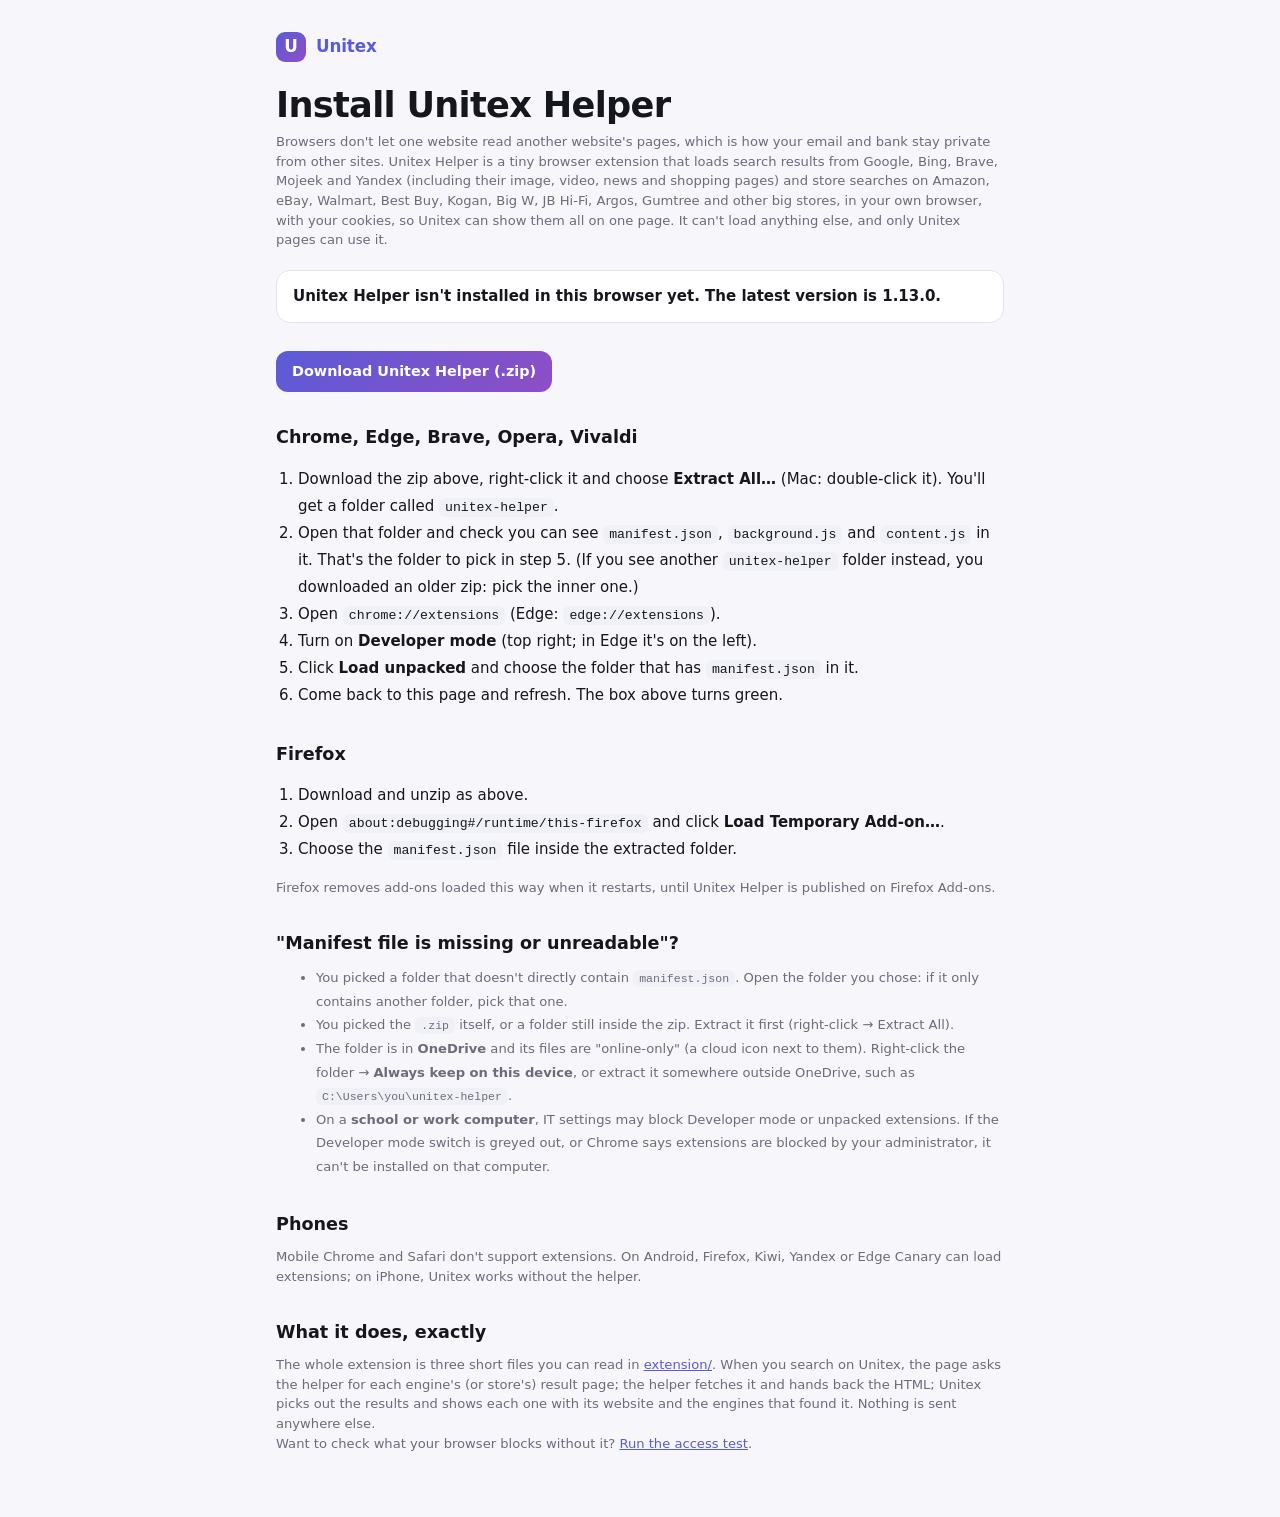
==== install.html @ aa249665 "Save button says just Save and sits in the bottom right corner of the sources list Co-Authored-By: C" ====
<!doctype html>
<html lang="en">
<head>
<meta charset="utf-8">
<meta name="viewport" content="width=device-width, initial-scale=1">
<title>Install Unitex Helper</title>
<meta name="description" content="Unitex Helper lets Unitex show results from Google, Bing, Brave, Mojeek and Yandex, and products from Amazon and eBay, loaded in your own browser.">
<meta name="color-scheme" content="light dark">
<link rel="icon" href="data:image/svg+xml,%3Csvg xmlns='http://www.w3.org/2000/svg' viewBox='0 0 32 32'%3E%3Crect width='32' height='32' rx='8' fill='%235b5bd6'/%3E%3Cpath d='M10 9v9a6 6 0 0 0 12 0V9' fill='none' stroke='white' stroke-width='3.2' stroke-linecap='round'/%3E%3C/svg%3E">
<link rel="stylesheet" href="style.css?v=61">
<style>
  .install { max-width: 760px; margin: 0 auto; padding: 32px 16px 64px; }
  .install h1 { font-size: clamp(1.6rem, 4vw, 2.2rem); margin: 0 0 8px; letter-spacing: -0.02em; }
  .install h2 { font-size: 1.1rem; margin: 32px 0 10px; }
  .install ol { padding-left: 22px; line-height: 1.8; }
  .install code { font: 0.88em ui-monospace, Menlo, monospace; padding: 2px 6px; border-radius: 6px; background: var(--card-2); }
  .install a:not(.btn-primary) { color: var(--accent); }
  .status-box { margin: 20px 0; padding: 14px 16px; border-radius: 14px; border: 1px solid var(--border); background: var(--card); font-weight: 600; }
  .status-box.on { border-color: #1f8a4c; }
  .status-box.old { border-color: #e8b04b; background: color-mix(in srgb, #f5c451 14%, var(--card)); }
  .install .btn-primary { margin-top: 8px; }
</style>
</head>
<body>
<main class="install">
  <a class="brand" href="./" style="margin-bottom:24px"><span class="logo" aria-hidden="true">U</span>Unitex</a>
  <h1>Install Unitex Helper</h1>
  <p class="hint">Browsers don't let one website read another website's pages, which is how your email and bank stay private from other sites. Unitex Helper is a tiny browser extension that loads search results from Google, Bing, Brave, Mojeek and Yandex (including their image, video, news and shopping pages) and store searches on Amazon, eBay, Walmart, Best Buy, Kogan, Big W, JB Hi-Fi, Argos, Gumtree and other big stores, in your own browser, with your cookies, so Unitex can show them all on one page. It can't load anything else, and only Unitex pages can use it.</p>

  <div id="status" class="status-box">Checking…</div>

  <a class="btn-primary" href="unitex-helper.zip" download>Download Unitex Helper (.zip)</a>

  <h2>Chrome, Edge, Brave, Opera, Vivaldi</h2>
  <ol>
    <li>Download the zip above, right-click it and choose <strong>Extract All…</strong> (Mac: double-click it). You'll get a folder called <code>unitex-helper</code>.</li>
    <li>Open that folder and check you can see <code>manifest.json</code>, <code>background.js</code> and <code>content.js</code> in it. That's the folder to pick in step 5. (If you see another <code>unitex-helper</code> folder instead, you downloaded an older zip: pick the inner one.)</li>
    <li>Open <code>chrome://extensions</code> (Edge: <code>edge://extensions</code>).</li>
    <li>Turn on <strong>Developer mode</strong> (top right; in Edge it's on the left).</li>
    <li>Click <strong>Load unpacked</strong> and choose the folder that has <code>manifest.json</code> in it.</li>
    <li>Come back to this page and refresh. The box above turns green.</li>
  </ol>

  <h2>Firefox</h2>
  <ol>
    <li>Download and unzip as above.</li>
    <li>Open <code>about:debugging#/runtime/this-firefox</code> and click <strong>Load Temporary Add-on…</strong>.</li>
    <li>Choose the <code>manifest.json</code> file inside the extracted folder.</li>
  </ol>
  <p class="hint">Firefox removes add-ons loaded this way when it restarts, until Unitex Helper is published on Firefox Add-ons.</p>

  <h2>"Manifest file is missing or unreadable"?</h2>
  <ul class="hint" style="line-height:1.8">
    <li>You picked a folder that doesn't directly contain <code>manifest.json</code>. Open the folder you chose: if it only contains another folder, pick that one.</li>
    <li>You picked the <code>.zip</code> itself, or a folder still inside the zip. Extract it first (right-click → Extract All).</li>
    <li>The folder is in <strong>OneDrive</strong> and its files are "online-only" (a cloud icon next to them). Right-click the folder → <strong>Always keep on this device</strong>, or extract it somewhere outside OneDrive, such as <code>C:\Users\you\unitex-helper</code>.</li>
    <li>On a <strong>school or work computer</strong>, IT settings may block Developer mode or unpacked extensions. If the Developer mode switch is greyed out, or Chrome says extensions are blocked by your administrator, it can't be installed on that computer.</li>
  </ul>

  <h2>Phones</h2>
  <p class="hint">Mobile Chrome and Safari don't support extensions. On Android, Firefox, Kiwi, Yandex or Edge Canary can load extensions; on iPhone, Unitex works without the helper.</p>

  <h2>What it does, exactly</h2>
  <p class="hint">The whole extension is three short files you can read in <a href="https://github.com/CatanCats/Unitex/tree/main/extension">extension/</a>. When you search on Unitex, the page asks the helper for each engine's (or store's) result page; the helper fetches it and hands back the HTML; Unitex picks out the results and shows each one with its website and the engines that found it. Nothing is sent anywhere else.</p>
  <p class="hint">Want to check what your browser blocks without it? <a href="test.html">Run the access test</a>.</p>
</main>
<script src="version.js?v=61"></script>
<script>
const v = helperInstalled();
const box = document.getElementById("status");
box.textContent = !v ? `Unitex Helper isn't installed in this browser yet. The latest version is ${HELPER_LATEST}.`
  : helperOutdated() ? `Unitex Helper ${v} is installed, but it's out of date: the latest is ${HELPER_LATEST}. ${helperWhatsNew().join(" ")} Download the zip below, extract it over your old folder, then click ↻ reload on Unitex Helper in your extensions page.`
  : `Unitex Helper ${v} is installed, up to date and working on this browser.`;
box.classList.toggle("on", !!v && !helperOutdated());
box.classList.toggle("old", helperOutdated());
</script>
</body>
</html>
---- style.css ----
[hidden] { display: none !important; }
:root {
  --bg: #f6f6fb;
  --fg: #16161d;
  --muted: #6c6c7a;
  --card: #ffffff;
  --card-2: #f0f0f7;
  --border: #e3e3ee;
  --accent: #5b5bd6;
  --accent-2: #8e4ec6;
  --accent-soft: #ececfc;
  --accent-fg: #ffffff;
  --shadow: 0 1px 2px rgb(20 20 40 / 0.04), 0 8px 24px rgb(20 20 40 / 0.06);
  --shadow-lg: 0 2px 6px rgb(20 20 40 / 0.06), 0 24px 60px rgb(20 20 40 / 0.14);
  --glow: radial-gradient(60% 50% at 50% 0%, rgb(91 91 214 / 0.18), transparent 70%);
}
@media (prefers-color-scheme: dark) {
  :root:not([data-theme="light"]) {
    --bg: #0e0e14;
    --fg: #ececf3;
    --muted: #9696a8;
    --card: #17171f;
    --card-2: #1f1f2a;
    --border: #2a2a38;
    --accent: #8b8bf5;
    --accent-2: #c48af0;
    --accent-soft: #23233d;
    --accent-fg: #0e0e14;
    --shadow: 0 1px 2px rgb(0 0 0 / 0.3), 0 8px 24px rgb(0 0 0 / 0.25);
    --shadow-lg: 0 2px 6px rgb(0 0 0 / 0.4), 0 24px 60px rgb(0 0 0 / 0.5);
    --glow: radial-gradient(60% 50% at 50% 0%, rgb(139 139 245 / 0.16), transparent 70%);
  }
}
:root[data-theme="dark"] {
  --bg: #0e0e14;
  --fg: #ececf3;
  --muted: #9696a8;
  --card: #17171f;
  --card-2: #1f1f2a;
  --border: #2a2a38;
  --accent: #8b8bf5;
  --accent-2: #c48af0;
  --accent-soft: #23233d;
  --accent-fg: #0e0e14;
  --shadow: 0 1px 2px rgb(0 0 0 / 0.3), 0 8px 24px rgb(0 0 0 / 0.25);
  --shadow-lg: 0 2px 6px rgb(0 0 0 / 0.4), 0 24px 60px rgb(0 0 0 / 0.5);
  --glow: radial-gradient(60% 50% at 50% 0%, rgb(139 139 245 / 0.16), transparent 70%);
}

* { box-sizing: border-box; }
html, body { margin: 0; }
body {
  min-height: 100vh;
  display: flex;
  flex-direction: column;
  background: var(--bg);
  color: var(--fg);
  font: 15px/1.5 Inter, system-ui, -apple-system, "Segoe UI", Roboto, sans-serif;
  -webkit-font-smoothing: antialiased;
}
.glow { position: fixed; inset: 0 0 auto; height: 560px; background: var(--glow); pointer-events: none; z-index: 0; }
button { font: inherit; color: inherit; cursor: pointer; }
kbd { font: 500 0.75em/1 ui-monospace, SFMono-Regular, Menlo, monospace; padding: 3px 6px; border: 1px solid var(--border); border-bottom-width: 2px; border-radius: 5px; background: var(--card); color: var(--muted); }

/* header */
.top { position: relative; z-index: 1; display: flex; align-items: center; justify-content: space-between; max-width: 1080px; width: 100%; margin: 0 auto; padding: 16px; }
.brand { display: flex; align-items: center; gap: 10px; font-weight: 700; font-size: 1.05rem; color: inherit; text-decoration: none; letter-spacing: -0.01em; }
.logo { display: grid; place-items: center; width: 30px; height: 30px; border-radius: 9px; background: linear-gradient(135deg, var(--accent), var(--accent-2)); color: #fff; font-weight: 700; }
.icon-btn { display: grid; place-items: center; width: 36px; height: 36px; border-radius: 10px; border: 1px solid var(--border); background: var(--card); color: var(--muted); }
.icon-btn:hover { color: var(--fg); }

main { position: relative; z-index: 1; flex: 1; width: 100%; max-width: 1080px; margin: 0 auto; padding: 0 16px 48px; }

/* hero + search */
.hero { max-width: 900px; margin: 6vh auto 0; text-align: center; }
.searchbar, .alts { max-width: 720px; margin-left: auto; margin-right: auto; }
h1 { margin: 0 0 22px; font-size: clamp(1.7rem, 4vw, 2.4rem); line-height: 1.08; letter-spacing: -0.035em; font-weight: 700; }
h1 span { background: linear-gradient(90deg, var(--accent), var(--accent-2)); -webkit-background-clip: text; background-clip: text; color: transparent; }

.searchbar {
  position: relative;
  display: flex; align-items: center; gap: 6px;
  padding: 6px;
  background: var(--card);
  border: 1px solid var(--border);
  border-radius: 18px;
  box-shadow: var(--shadow-lg);
  transition: border-color .15s, box-shadow .15s;
}
.searchbar:focus-within { border-color: var(--accent); box-shadow: var(--shadow-lg), 0 0 0 4px var(--accent-soft); }
.engine-btn {
  display: flex; align-items: center; gap: 8px; flex: none;
  padding: 10px 10px 10px 12px;
  border: 0; border-radius: 12px;
  background: var(--card-2);
  font-weight: 600; font-size: 0.92rem;
  max-width: 45%;
}
.engine-btn #engine-name { overflow: hidden; text-overflow: ellipsis; white-space: nowrap; }
.engine-btn:hover { background: var(--accent-soft); }
.engine-btn img { border-radius: 4px; }
.slot { display: flex; }
.searchbar input[type="search"] {
  flex: 1; min-width: 0;
  padding: 12px 6px;
  border: 0; outline: 0; background: transparent; color: var(--fg);
  font: inherit; font-size: 1.05rem;
}
.searchbar input::-webkit-search-cancel-button { display: none; }
.slash { flex: none; }
.searchbar:focus-within .slash { display: none; }
.go {
  flex: none; display: grid; place-items: center;
  width: 46px; height: 46px; border: 0; border-radius: 12px;
  background: linear-gradient(135deg, var(--accent), var(--accent-2)); color: #fff;
}
.go:hover { filter: brightness(1.08); }

/* picker */
.picker {
  position: absolute; z-index: 10; left: 0; right: 0; top: calc(100% + 8px);
  max-height: min(70vh, 560px); overflow: auto;
  padding: 12px; text-align: left;
  background: var(--card); border: 1px solid var(--border); border-radius: 16px;
  box-shadow: var(--shadow-lg);
}
.picker input {
  width: 100%; padding: 10px 12px; margin-bottom: 4px;
  font: inherit; color: var(--fg);
  background: var(--card-2); border: 1px solid transparent; border-radius: 10px; outline: 0;
}
.picker input:focus { border-color: var(--accent); }
.pgroup h3 { margin: 14px 4px 6px; font-size: 0.72rem; font-weight: 600; text-transform: uppercase; letter-spacing: 0.08em; color: var(--muted); }
.pgrid { display: grid; grid-template-columns: repeat(auto-fill, minmax(190px, 1fr)); gap: 4px; }
.pitem {
  display: flex; align-items: center; gap: 10px;
  padding: 9px 10px; border: 1px solid transparent; border-radius: 10px;
  background: transparent; text-align: left;
}
.pitem .name { flex: 1; overflow: hidden; text-overflow: ellipsis; white-space: nowrap; }
.pitem small { color: var(--muted); font-family: ui-monospace, Menlo, monospace; font-size: 0.75rem; }
.pitem:hover, .pitem:focus-visible { background: var(--card-2); outline: 0; }
.pitem.active { border-color: var(--accent); background: var(--accent-soft); }
.pitem img, .chip img { border-radius: 4px; flex: none; }
.letter { display: grid; place-items: center; width: 18px; height: 18px; flex: none; border-radius: 4px; background: var(--accent-soft); color: var(--accent); font-size: 0.7rem; font-weight: 700; }

/* quick chips */
.quick { display: flex; justify-content: flex-start; align-items: center; gap: 8px; margin-top: 18px; overflow-x: auto; scrollbar-width: none; padding: 2px; }
.quick::-webkit-scrollbar { display: none; }
.quick > * { flex: none; }
/* Centre rows that fit, but never clip the start of a row that overflows. */
.quick > :first-child { margin-left: auto; }
.quick > :last-child { margin-right: auto; }
#topics { flex-wrap: wrap; justify-content: center; }
#topics > :first-child, #topics > :last-child { margin-left: 0; margin-right: 0; }
#topics .row-label { width: 100%; text-align: center; margin: 0 0 2px; }
.chip {
  display: inline-flex; align-items: center; gap: 8px;
  padding: 7px 13px 7px 10px;
  border: 1px solid var(--border); border-radius: 999px;
  background: var(--card); font-size: 0.88rem; font-weight: 500;
  transition: border-color .15s, background .15s;
}
.chip:hover { border-color: var(--accent); }
.chip.active { border-color: var(--accent); background: var(--accent-soft); color: var(--accent); }
.chip.more { padding-left: 13px; color: var(--muted); border-style: dashed; }

/* chip rows */
.quick + .quick { margin-top: 8px; }
.row-label { white-space: nowrap; width: 56px; text-align: right; margin-right: 2px; font-size: 0.72rem; font-weight: 600; text-transform: uppercase; letter-spacing: 0.08em; color: var(--muted); }
.find-alts {
  display: inline-flex; align-items: center; gap: 8px; margin-top: 16px;
  padding: 8px 14px; border: 0; border-radius: 999px;
  background: transparent; color: var(--accent); font-size: 0.88rem; font-weight: 600;
}
.find-alts:hover { background: var(--accent-soft); }

/* open-source alternatives */
.alts {
  margin-top: 12px; padding: 16px; text-align: left;
  background: var(--card); border: 1px solid var(--border); border-radius: 16px;
  box-shadow: var(--shadow);
}
.alts-head { display: flex; align-items: center; gap: 10px; margin-bottom: 12px; }
.alts-head h2 { margin: 0; font-size: 1rem; letter-spacing: -0.01em; }
.badge { padding: 3px 8px; border-radius: 999px; background: var(--accent-soft); color: var(--accent); font-size: 0.7rem; font-weight: 700; text-transform: uppercase; letter-spacing: 0.06em; }
.alts-list { list-style: none; margin: 0 0 12px; padding: 0; display: grid; grid-template-columns: repeat(auto-fill, minmax(200px, 1fr)); gap: 8px; }
.alts-list a {
  display: flex; align-items: center; gap: 10px; height: 100%;
  padding: 10px 12px; border: 1px solid var(--border); border-radius: 12px;
  color: inherit; text-decoration: none; transition: border-color .15s, background .15s;
}
.alts-list a:hover { border-color: var(--accent); background: var(--accent-soft); }
.alts-list img { flex: none; border-radius: 3px; }
.alt-text { flex: 1; min-width: 0; display: flex; flex-direction: column; }
.alt-text strong { font-size: 0.92rem; }
.alt-text small { font-size: 0.76rem; color: var(--muted); }
.license { flex: none; font: 600 0.68rem/1 ui-monospace, Menlo, monospace; padding: 3px 6px; border-radius: 6px; background: var(--card-2); color: var(--muted); }
.alts-more { display: flex; flex-wrap: wrap; align-items: center; gap: 6px 14px; font-size: 0.82rem; color: var(--muted); }
.alts-more a { display: inline-flex; align-items: center; gap: 6px; color: var(--accent); font-weight: 600; text-decoration: none; }
.alts-more a:hover { text-decoration: underline; }
.alts-more img { border-radius: 3px; }

.hint { margin: 0; font-size: 0.82rem; color: var(--muted); }

/* news */
.news { margin-top: 72px; }
.news-head { display: flex; align-items: center; justify-content: space-between; gap: 12px; flex-wrap: wrap; margin-bottom: 16px; }
.news-head h2 { margin: 0 0 2px; font-size: 1.35rem; letter-spacing: -0.02em; }
.tabs { display: inline-flex; flex-wrap: wrap; gap: 4px; padding: 3px; background: var(--card-2); border: 1px solid var(--border); border-radius: 12px; }
.tabs button { padding: 6px 14px; border: 0; border-radius: 9px; background: transparent; font-size: 0.86rem; font-weight: 500; color: var(--muted); }
.tabs button[aria-selected="true"] { background: var(--card); color: var(--fg); box-shadow: var(--shadow); }

.news-list { list-style: none; margin: 0; padding: 0; columns: 3 300px; column-gap: 12px; }
.news-list > li { break-inside: avoid; margin-bottom: 12px; }
.card {
  display: flex; flex-direction: column; overflow: hidden;
  background: var(--card); border: 1px solid var(--border); border-radius: 16px;
  box-shadow: var(--shadow);
  transition: transform .15s, border-color .15s;
}
.card:hover { transform: translateY(-2px); border-color: color-mix(in srgb, var(--accent) 40%, var(--border)); }
.card-main { display: flex; flex-direction: column; color: inherit; text-decoration: none; }
.card-img { display: block; width: 100%; aspect-ratio: 16 / 9; object-fit: cover; background: var(--card-2); }
.card-body { padding: 14px 16px 8px; }
.card-meta { display: flex; align-items: center; flex-wrap: wrap; gap: 4px 8px; font-size: 0.75rem; color: var(--muted); margin-bottom: 6px; }
.card-meta strong { color: var(--fg); font-weight: 600; }
.card-meta span::before { content: "·"; margin-right: 8px; }
.fav { border-radius: 3px; }
.card-main h3 { margin: 0; font-size: 0.98rem; font-weight: 600; line-height: 1.4; display: -webkit-box; -webkit-line-clamp: 4; -webkit-box-orient: vertical; overflow: hidden; }
.card-main p { margin: 6px 0 0; font-size: 0.84rem; color: var(--muted); display: -webkit-box; -webkit-line-clamp: 2; -webkit-box-orient: vertical; overflow: hidden; }
.card.featured { column-span: all; }
.card.featured .card-main { flex-direction: row; }
.card.featured .card-img { width: 55%; aspect-ratio: auto; min-height: 240px; }
.card.featured .card-body { flex: 1; padding: 20px; align-self: center; }
.card.featured h3 { font-size: 1.3rem; letter-spacing: -0.01em; -webkit-line-clamp: 5; }
.card.featured .card-main p { -webkit-line-clamp: 4; font-size: 0.9rem; }
.card-actions { display: flex; gap: 14px; padding: 4px 16px 14px; }
.card.featured .card-actions { padding-left: calc(55% + 20px); }
.card-actions a { font-size: 0.8rem; font-weight: 600; color: var(--accent); text-decoration: none; }
.card-actions a:hover { text-decoration: underline; }
.skeleton { height: 140px; border-radius: 16px; background: linear-gradient(90deg, var(--card) 25%, var(--card-2) 50%, var(--card) 75%); background-size: 200% 100%; animation: shimmer 1.2s infinite; border: 1px solid var(--border); }
@keyframes shimmer { to { background-position: -200% 0; } }
.more-row { column-span: all; display: flex; justify-content: center; padding-top: 8px; }
.empty, .source { column-span: all; color: var(--muted); font-size: 0.85rem; }
.empty { padding: 32px; text-align: center; background: var(--card); border: 1px dashed var(--border); border-radius: 16px; }
.source { text-align: right; font-size: 0.75rem; }

footer { position: relative; z-index: 1; padding: 24px 16px; text-align: center; font-size: 0.8rem; color: var(--muted); border-top: 1px solid var(--border); }
footer a { color: inherit; }

@media (max-width: 900px) {
  #topics { flex-wrap: nowrap; justify-content: flex-start; }
  #topics .row-label { width: auto; margin: 0 2px 0 0; }
  .quick { justify-content: flex-start; margin-left: -16px; margin-right: -16px; padding: 2px 16px; }
  .row-label { width: auto; }
}
@media (max-width: 560px) {
  .hero { margin-top: 5vh; }
  .slash { display: none; }
  .engine-btn { max-width: 40%; }
  .card.featured .card-main { flex-direction: column; }
  .card.featured .card-img { width: 100%; min-height: 0; aspect-ratio: 16 / 9; }
  .card.featured .card-body { padding: 14px 16px 8px; }
  .card.featured h3 { font-size: 1.1rem; }
  .card.featured .card-actions { padding-left: 16px; }
  .news { margin-top: 48px; }
}
@media (prefers-reduced-motion: reduce) { * { transition: none !important; animation: none !important; } }

/* ---------- Unitex logo as an engine icon ---------- */
.logo.mini { width: 18px; height: 18px; border-radius: 5px; font-size: 0.68rem; flex: none; }
.chip.topic { padding-left: 13px; }

/* ---------- results page ---------- */
.results-page .glow { display: none; }
.rtop { position: sticky; top: 0; z-index: 5; display: flex; align-items: center; gap: 16px; padding: 12px max(16px, calc((100% - 1180px) / 2)); background: color-mix(in srgb, var(--bg) 88%, transparent); backdrop-filter: blur(12px); border-bottom: 1px solid var(--border); }
.searchbar.compact { flex: 1; max-width: 680px; margin: 0; padding: 4px 4px 4px 14px; border-radius: 14px; box-shadow: var(--shadow); }
.searchbar.compact input[type="search"] { padding: 9px 4px; font-size: 1rem; }
.searchbar.compact .go { width: 40px; height: 40px; border-radius: 10px; }
.rtop .icon-btn { flex: none; }
.rtop #theme { margin-left: auto; }
.rnav { max-width: 1180px; margin: 0 auto; padding: 10px 16px 0; }
.rnav .quick { justify-content: flex-start; margin-top: 6px; }
.rnav .quick > :first-child, .rnav .quick > :last-child { margin-left: 0; margin-right: 0; }
.rnav #topics { flex-wrap: nowrap; justify-content: flex-start; }
.rnav .chip { text-decoration: none; color: inherit; }

.rmain { display: grid; grid-template-columns: minmax(0, 1fr) 340px; gap: 32px; max-width: 1180px; margin: 0 auto; padding: 16px 16px 48px; }
.status { margin: 4px 0 12px; }
.results { list-style: none; margin: 0; padding: 0; display: flex; flex-direction: column; gap: 22px; }
.result { max-width: 680px; }
.r-src { display: flex; align-items: center; gap: 8px; font-size: 0.78rem; color: var(--muted); margin-bottom: 3px; min-width: 0; }
.r-src strong { color: var(--fg); font-weight: 600; flex: none; }
.r-src span { overflow: hidden; text-overflow: ellipsis; white-space: nowrap; }
.r-title { font-size: 1.08rem; font-weight: 600; color: var(--accent); text-decoration: none; line-height: 1.35; }
.r-title:hover { text-decoration: underline; }
.r-snippet { margin: 4px 0 0; font-size: 0.9rem; color: var(--fg); opacity: 0.85; display: -webkit-box; -webkit-line-clamp: 3; -webkit-box-orient: vertical; overflow: hidden; }
.r-meta { margin: 4px 0 0; font-size: 0.78rem; color: var(--muted); }
.result-skel { height: 76px; max-width: 680px; }
.rsection { margin-top: 40px; }
.rsection h2 { font-size: 1rem; margin: 0 0 16px; color: var(--muted); text-transform: uppercase; letter-spacing: 0.06em; font-size: 0.78rem; }

.rside { display: flex; flex-direction: column; gap: 16px; }
.rside:not(:has(> :not([hidden]))) { display: none; }
.rside .alts { margin: 0; }
.rside .alts-list { grid-template-columns: 1fr; }
.answer { padding: 18px; background: var(--card); border: 1px solid var(--border); border-radius: 16px; box-shadow: var(--shadow); }
.answer-img { float: right; width: 96px; height: 96px; object-fit: cover; border-radius: 12px; margin: 0 0 8px 12px; background: var(--card-2); }
.answer h2 { margin: 0 0 8px; font-size: 1.2rem; letter-spacing: -0.01em; }
.answer p { margin: 0 0 12px; font-size: 0.9rem; line-height: 1.55; }
.answer-src { display: inline-flex; align-items: center; gap: 6px; font-size: 0.82rem; font-weight: 600; color: var(--accent); text-decoration: none; }

.topic-sites { margin-bottom: 28px; padding: 18px; background: var(--card); border: 1px solid var(--border); border-radius: 16px; box-shadow: var(--shadow); }
.ts-head { display: flex; align-items: center; justify-content: space-between; gap: 12px; margin-bottom: 14px; flex-wrap: wrap; }
.ts-head h2 { margin: 0; font-size: 1.1rem; }
.region { font-size: 0.85rem; color: var(--muted); }
.region select { font: inherit; color: var(--fg); background: var(--card-2); border: 1px solid var(--border); border-radius: 8px; padding: 5px 8px; }
.ts-grid { list-style: none; margin: 0 0 14px; padding: 0; display: grid; grid-template-columns: repeat(auto-fill, minmax(190px, 1fr)); gap: 8px; }
.ts-grid a { display: flex; align-items: center; gap: 10px; height: 100%; padding: 10px 12px; border: 1px solid var(--border); border-radius: 12px; color: inherit; text-decoration: none; transition: border-color .15s, background .15s; }
.ts-grid a:hover { border-color: var(--accent); background: var(--accent-soft); }
.ts-text { display: flex; flex-direction: column; min-width: 0; }
.ts-text strong { font-size: 0.9rem; overflow: hidden; text-overflow: ellipsis; white-space: nowrap; }
.ts-text small { font-size: 0.74rem; color: var(--muted); }
.btn-primary { display: inline-flex; align-items: center; padding: 10px 16px; border-radius: 12px; background: linear-gradient(135deg, var(--accent), var(--accent-2)); color: #fff; font-weight: 600; font-size: 0.9rem; text-decoration: none; }
.btn-primary:hover { filter: brightness(1.08); }

@media (max-width: 900px) {
  .rmain { grid-template-columns: 1fr; gap: 24px; }
  .rside { order: -1; }
  .rnav .quick { margin-left: -16px; margin-right: -16px; }
}
@media (max-width: 560px) {
  .brand-name { display: none; }
  .rtop { gap: 10px; }
}

/* ---------- results page: tabs, via labels, thumbnails ---------- */
.rtabs { display: flex; gap: 4px; margin-top: 10px; border-bottom: 1px solid var(--border); }
.rtabs button { padding: 8px 14px; border: 0; border-bottom: 2px solid transparent; background: none; font-weight: 600; font-size: 0.9rem; color: var(--muted); margin-bottom: -1px; }
.rtabs button[aria-selected="true"] { color: var(--accent); border-bottom-color: var(--accent); }
.result { display: flex; gap: 16px; align-items: flex-start; }
.r-body { flex: 1; min-width: 0; }
.r-site { overflow: hidden; text-overflow: ellipsis; white-space: nowrap; }
.r-thumb { flex: none; width: 112px; height: 84px; object-fit: cover; border-radius: 10px; background: var(--card-2); margin-top: 4px; }
.r-meta { display: flex; flex-wrap: wrap; gap: 4px 10px; align-items: center; }
.via { display: inline-block; padding: 2px 8px; border-radius: 999px; background: var(--accent-soft); color: var(--accent); font-weight: 600; font-size: 0.72rem; }

.image-strip { display: grid; grid-template-columns: repeat(auto-fill, minmax(120px, 1fr)); gap: 8px; margin: 0 0 28px; max-width: 680px; }
.image-strip .img-tile:nth-child(n+8) { display: none; }
.image-grid { display: grid; grid-template-columns: repeat(auto-fill, minmax(180px, 1fr)); gap: 10px; }
.img-tile { position: relative; display: block; aspect-ratio: 4 / 3; border-radius: 12px; overflow: hidden; background: var(--card-2); }
.img-tile img { width: 100%; height: 100%; object-fit: cover; transition: transform .2s; }
.img-tile:hover img { transform: scale(1.04); }
.img-via { position: absolute; left: 6px; bottom: 6px; padding: 2px 7px; border-radius: 999px; background: rgb(0 0 0 / 0.6); color: #fff; font-size: 0.68rem; font-weight: 600; }
.img-more { aspect-ratio: 4 / 3; border: 1px dashed var(--border); border-radius: 12px; background: var(--card); color: var(--accent); font-weight: 600; font-size: 0.85rem; }
body[data-tab="images"] .rside, body[data-tab="images"] #code { display: none; }
body[data-tab="images"] .rmain { grid-template-columns: 1fr; }

/* ---------- AI answer ---------- */
.ai-card { margin-bottom: 24px; padding: 18px; max-width: 680px; border-radius: 16px; border: 1px solid color-mix(in srgb, var(--accent) 35%, var(--border)); background: linear-gradient(135deg, color-mix(in srgb, var(--accent-soft) 70%, var(--card)), var(--card)); box-shadow: var(--shadow); }
.ai-head { display: flex; align-items: center; gap: 10px; margin-bottom: 10px; flex-wrap: wrap; }
.ai-head h2 { margin: 0; font-size: 1rem; }
.ai-head .hint { margin-left: auto; font-size: 0.75rem; }
.ai-badge { padding: 3px 8px; border-radius: 6px; background: linear-gradient(135deg, var(--accent), var(--accent-2)); color: #fff; font-size: 0.7rem; font-weight: 700; }
.ai-text { margin: 0 0 12px; font-size: 0.95rem; line-height: 1.6; white-space: pre-wrap; }
.cite { display: inline-grid; place-items: center; min-width: 18px; height: 18px; padding: 0 4px; margin: 0 1px; border-radius: 5px; background: var(--accent-soft); color: var(--accent); font-size: 0.7rem; font-weight: 700; text-decoration: none; vertical-align: 2px; }
.ai-links { display: flex; flex-wrap: wrap; align-items: center; gap: 6px 14px; margin-top: 10px; font-size: 0.82rem; color: var(--muted); }
.ai-links a { display: inline-flex; align-items: center; gap: 6px; color: var(--accent); font-weight: 600; text-decoration: none; }
.ai-card .btn-primary, .ai-card .btn-ghost { border: 0; cursor: pointer; }

/* ---------- topic box extras ---------- */
.ts-controls { display: flex; gap: 12px; flex-wrap: wrap; }
.ts-note { margin-top: 12px; }
.linklike { padding: 0; border: 0; background: none; color: var(--accent); font: inherit; font-weight: 600; text-decoration: underline; cursor: pointer; }

/* ---------- settings dialog ---------- */
.btn-ghost { display: inline-flex; align-items: center; padding: 9px 14px; border-radius: 12px; border: 1px solid var(--border); background: var(--card); color: var(--fg); font-weight: 600; font-size: 0.88rem; cursor: pointer; }
.settings { width: min(520px, calc(100% - 32px)); padding: 0; border: 1px solid var(--border); border-radius: 18px; background: var(--card); color: var(--fg); box-shadow: var(--shadow-lg); }
.settings::backdrop { background: rgb(0 0 0 / 0.4); }
.settings form { padding: 22px; }
.settings h2 { margin: 0 0 4px; font-size: 1.2rem; }
.settings fieldset { margin: 16px 0 0; padding: 14px; border: 1px solid var(--border); border-radius: 12px; }
.settings legend { padding: 0 6px; font-weight: 600; font-size: 0.88rem; }
.settings label { display: flex; flex-direction: column; gap: 4px; margin-bottom: 10px; font-size: 0.82rem; color: var(--muted); }
.settings input { padding: 9px 11px; font: inherit; color: var(--fg); background: var(--card-2); border: 1px solid var(--border); border-radius: 10px; }
.settings input:focus { outline: 2px solid var(--accent); outline-offset: 1px; }
.settings .hint a { color: var(--accent); }
.settings-actions { display: flex; justify-content: flex-end; gap: 8px; margin-top: 18px; }
.settings-actions .btn-primary { border: 0; cursor: pointer; }

@media (max-width: 560px) {
  .r-thumb { width: 76px; height: 60px; }
  .image-grid { grid-template-columns: repeat(2, 1fr); }
}

/* ---------- helper banner ---------- */
.helper-banner { display: flex; align-items: center; gap: 16px; max-width: 680px; margin-bottom: 20px; padding: 14px 16px; border: 1px solid var(--border); border-radius: 14px; background: var(--card); box-shadow: var(--shadow); }
.helper-banner[hidden] { display: none; }
.helper-banner strong { font-size: 0.92rem; }
.helper-banner p { margin: 4px 0 0; font-size: 0.82rem; color: var(--muted); }
.helper-banner .btn-primary { flex: none; }
.helper-banner .icon-btn { flex: none; width: 30px; height: 30px; font-size: 0.8rem; }
@media (max-width: 560px) { .helper-banner { flex-wrap: wrap; } }

/* ---------- partly-working notice & source status ---------- */
.notice { max-width: 680px; margin-bottom: 18px; padding: 14px 16px; border-radius: 14px; border: 1px solid #e8b04b; background: color-mix(in srgb, #f5c451 14%, var(--card)); }
.notice[hidden] { display: none; }
.notice strong { font-size: 0.95rem; }
.notice p { margin: 4px 0 10px; font-size: 0.85rem; line-height: 1.5; }
.sources { display: flex; flex-wrap: wrap; align-items: center; gap: 6px; max-width: 680px; margin: 0 0 6px; }
.sources[hidden] { display: none; }
.sources .row-label { width: auto; text-align: left; }
.src { display: inline-flex; align-items: center; gap: 2px; padding: 3px 9px; border-radius: 999px; font-size: 0.76rem; font-weight: 600; border: 1px solid var(--border); background: var(--card); white-space: nowrap; }
.src small { font-weight: 500; color: var(--muted); }
.src.ok { color: #1f7a45; }
.src.bad { color: #b45309; }
.src.locked { color: var(--muted); border-style: dashed; }
.src .fav { margin-right: 4px; }
@media (prefers-color-scheme: dark) { :root:not([data-theme="light"]) .src.ok { color: #4ade80; } :root:not([data-theme="light"]) .src.bad { color: #fbbf24; } }
:root[data-theme="dark"] .src.ok { color: #4ade80; }
:root[data-theme="dark"] .src.bad { color: #fbbf24; }
.ts-chips { display: flex; flex-wrap: wrap; gap: 6px; margin-bottom: 10px; }
.hint.warn { color: #b45309; }

/* ---------- videos & books ---------- */
.media-grid { display: grid; gap: 14px; }
.media-grid.cards { grid-template-columns: repeat(auto-fill, minmax(220px, 1fr)); }
.media-grid.covers { grid-template-columns: repeat(auto-fill, minmax(150px, 1fr)); }
.media-grid[hidden] { display: none; }
.media-card { display: flex; flex-direction: column; color: inherit; text-decoration: none; border-radius: 14px; overflow: hidden; background: var(--card); border: 1px solid var(--border); transition: border-color .15s, transform .15s; }
.media-card:hover { border-color: var(--accent); transform: translateY(-2px); }
.media-thumb { aspect-ratio: 16 / 9; background: var(--card-2); }
.covers .media-thumb { aspect-ratio: 2 / 3; }
.media-thumb img { width: 100%; height: 100%; object-fit: cover; display: block; }
.media-body { display: flex; flex-direction: column; gap: 4px; padding: 10px 12px 12px; }
.media-body strong { font-size: 0.88rem; line-height: 1.35; display: -webkit-box; -webkit-line-clamp: 2; -webkit-box-orient: vertical; overflow: hidden; }
.media-body small { font-size: 0.75rem; color: var(--muted); }
.media-body .via { align-self: flex-start; }


.rtabs { overflow-x: auto; scrollbar-width: none; }
.rtabs button { flex: none; }
.r-src strong { color: var(--fg); }
.rnav #topics .row-label { width: auto; text-align: left; margin: 0 2px 0 0; }
.src.locked { white-space: normal; }
.chip.everywhere { padding: 9px 18px 9px 12px; font-size: 0.98rem; font-weight: 700; border: 0; color: #fff; background: linear-gradient(135deg, var(--accent), var(--accent-2)); box-shadow: 0 4px 14px color-mix(in srgb, var(--accent) 35%, transparent); }
.chip.everywhere .logo.mini { background: #fff; color: var(--accent); }
.chip.everywhere:not(.active) { opacity: 0.9; }
.chip.everywhere.active { outline: 2px solid color-mix(in srgb, var(--accent) 45%, transparent); outline-offset: 2px; }
@media (min-width: 901px) {
  #quick, #quick-ai { flex-wrap: wrap; justify-content: center; overflow: visible; }
  #quick > :first-child, #quick > :last-child, #quick-ai > :first-child, #quick-ai > :last-child { margin-left: 0; margin-right: 0; }
}

/* ---------- Saved button & drawer ---------- */
.saved-btn { flex: none; height: 36px; padding: 0 12px; border-radius: 10px; border: 1px solid var(--border); background: var(--card); color: var(--fg); font-weight: 600; font-size: 0.85rem; cursor: pointer; margin-left: auto; }
.top .saved-btn { margin-left: auto; margin-right: 8px; }
.rtop .saved-btn + #theme { margin-left: 0; }
.rtop .saved-btn { margin-left: auto; }
.saved-drawer { width: min(480px, calc(100% - 24px)); max-height: 85vh; margin: auto 0 auto auto; height: 100vh; max-height: 100vh; padding: 20px; border: 0; border-left: 1px solid var(--border); background: var(--card); color: var(--fg); box-shadow: var(--shadow-lg); }
.saved-drawer::backdrop { background: rgb(0 0 0 / 0.35); }
.drawer-head { display: flex; align-items: center; justify-content: space-between; margin-bottom: 10px; }
.drawer-head h2 { margin: 0; font-size: 1.2rem; }
.saved-drawer h3 { margin: 18px 0 8px; font-size: 0.78rem; text-transform: uppercase; letter-spacing: 0.06em; color: var(--muted); }
.shortlist { list-style: none; margin: 0; padding: 0; display: flex; flex-direction: column; gap: 8px; }
.shortlist li { display: flex; align-items: center; gap: 10px; padding: 8px; border: 1px solid var(--border); border-radius: 12px; background: var(--card); }
.shortlist img { flex: none; width: 56px; height: 44px; object-fit: cover; border-radius: 8px; background: var(--card-2); }
.shortlist li > div { flex: 1; min-width: 0; display: flex; flex-direction: column; }
.shortlist a { color: var(--fg); font-weight: 600; font-size: 0.88rem; text-decoration: none; overflow: hidden; text-overflow: ellipsis; white-space: nowrap; }
.shortlist a:hover { color: var(--accent); }
.shortlist small { color: var(--muted); font-size: 0.75rem; overflow: hidden; text-overflow: ellipsis; white-space: nowrap; }
.shortlist .icon-btn { width: 28px; height: 28px; font-size: 0.75rem; }

/* ---------- specialist cards ---------- */
.cards { margin-bottom: 28px; }
.cards[hidden] { display: none; }
.cards-head { display: flex; align-items: center; justify-content: space-between; gap: 12px; flex-wrap: wrap; margin-bottom: 12px; }
.cards-head h2 { margin: 0; font-size: 1.15rem; letter-spacing: -0.01em; }
.cards-head .btn-primary, .cards-head .btn-ghost { border: 0; cursor: pointer; }
.xcards { display: grid; grid-template-columns: repeat(auto-fill, minmax(230px, 1fr)); gap: 14px; }
.xcard { display: flex; flex-direction: column; overflow: hidden; background: var(--card); border: 1px solid var(--border); border-radius: 16px; box-shadow: var(--shadow); transition: transform .15s, border-color .15s; }
.xcard:hover { transform: translateY(-2px); border-color: color-mix(in srgb, var(--accent) 40%, var(--border)); }
.xcard-img { position: relative; aspect-ratio: 4 / 3; background: linear-gradient(135deg, var(--card-2), var(--accent-soft)); }
.xcard.show .xcard-img, .xcard.recipe .xcard-img { aspect-ratio: 1 / 1; }
.xcard.show .xcard-img { aspect-ratio: 3 / 4; }
.xcard.job .xcard-img { aspect-ratio: auto; height: 44px; background: var(--card-2); }
.xcard-img > img { width: 100%; height: 100%; object-fit: cover; display: block; }
.site-badge img { width: 16px; height: 16px; }
.site-badge { position: absolute; left: 8px; top: 8px; display: inline-flex; align-items: center; gap: 6px; max-width: calc(100% - 16px); padding: 4px 9px 4px 6px; border-radius: 999px; background: rgb(255 255 255 / 0.94); color: #16161d; font-size: 0.72rem; font-weight: 700; box-shadow: 0 1px 4px rgb(0 0 0 / 0.15); overflow: hidden; text-overflow: ellipsis; white-space: nowrap; }
.site-badge .fav { flex: none; }
.deal-badge { position: absolute; right: 8px; top: 8px; padding: 4px 9px; border-radius: 999px; background: var(--accent); color: #fff; font-size: 0.7rem; font-weight: 700; }
.xcard-body { flex: 1; display: flex; flex-direction: column; gap: 4px; padding: 12px 14px 4px; }
.xcard-price { font-size: 1.2rem; font-weight: 800; letter-spacing: -0.02em; }
.xcard.job .xcard-price { font-size: 0.95rem; color: var(--accent); }
.xcard-title { margin: 0; font-size: 0.95rem; font-weight: 600; line-height: 1.35; display: -webkit-box; -webkit-line-clamp: 2; -webkit-box-orient: vertical; overflow: hidden; }
.xcard.job .xcard-title { font-size: 1.02rem; }
.xcard-sub { margin: 0; font-size: 0.8rem; color: var(--muted); }
.facts { display: flex; flex-wrap: wrap; gap: 6px; margin-top: 4px; }
.fact { display: inline-flex; align-items: center; gap: 3px; padding: 3px 8px; border-radius: 8px; background: var(--card-2); font-size: 0.78rem; font-weight: 600; }
.card-tags { display: flex; flex-wrap: wrap; gap: 4px; }
.card-tags span { padding: 2px 7px; border-radius: 6px; border: 1px solid var(--border); font-size: 0.7rem; color: var(--muted); }
.card-summary { margin: 4px 0 0; font-size: 0.8rem; color: var(--muted); }
.card-more { margin-top: 6px; font-size: 0.82rem; }
.card-more summary { cursor: pointer; font-weight: 600; color: var(--accent); }
.card-more ul { margin: 6px 0; padding-left: 18px; }
.card-more p { white-space: pre-line; max-height: 220px; overflow: auto; }
.xcard-via { margin: 6px 0 0; font-size: 0.7rem; color: var(--muted); }
.xcard-actions { display: flex; gap: 8px; padding: 10px 14px 14px; }
.card-open { flex: 1; justify-content: center; padding: 9px 12px; font-size: 0.85rem; }
.save-btn { flex: none; padding: 8px 12px; border-radius: 12px; border: 1px solid var(--border); background: var(--card); color: var(--fg); font-weight: 600; font-size: 0.85rem; cursor: pointer; }
.save-btn.on { border-color: #e11d48; color: #e11d48; background: color-mix(in srgb, #e11d48 8%, var(--card)); }

/* ---------- filters & modes ---------- */
.filter-bar { display: flex; flex-wrap: wrap; align-items: center; gap: 8px; margin: 0 0 14px; padding: 10px; border-radius: 14px; background: var(--card); border: 1px solid var(--border); }
.f-input { padding: 7px 10px; font: inherit; font-size: 0.85rem; color: var(--fg); background: var(--card-2); border: 1px solid var(--border); border-radius: 10px; min-width: 0; }
input.f-input { width: 96px; }
.f-group { display: inline-flex; align-items: center; gap: 6px; color: var(--muted); }
.f-check { display: inline-flex; align-items: center; gap: 6px; font-size: 0.85rem; }
.segmented-mini { display: inline-flex; padding: 3px; border-radius: 10px; background: var(--card-2); border: 1px solid var(--border); }
.segmented-mini button { padding: 5px 14px; border: 0; border-radius: 8px; background: transparent; font-weight: 600; font-size: 0.85rem; color: var(--muted); cursor: pointer; }
.segmented-mini button.on { background: var(--card); color: var(--fg); box-shadow: var(--shadow); }
.shortlist-box { padding: 16px; background: var(--card); border: 1px solid var(--border); border-radius: 16px; box-shadow: var(--shadow); }
.shortlist-box[hidden] { display: none; }
.shortlist-box h2 { margin: 0 0 10px; font-size: 1rem; }
.compare { margin-top: 12px; font-size: 0.82rem; }
.compare summary { cursor: pointer; font-weight: 600; color: var(--accent); }
.compare-wrap { overflow-x: auto; margin-top: 8px; }
.compare table { border-collapse: collapse; min-width: 100%; }
.compare th, .compare td { padding: 6px 8px; border-bottom: 1px solid var(--border); text-align: left; vertical-align: top; }
.compare thead th { font-size: 0.78rem; max-width: 160px; }
body.mode-on #results, body.mode-on #image-strip, body.mode-on #alts, body.mode-on #answer, body.mode-on #topic-sites, body.mode-on #ai-overview, body.mode-on .notice { display: none !important; }
body.mode-on .rmain { grid-template-columns: minmax(0, 1fr) 320px; }
body.mode-on .xcards { grid-template-columns: repeat(auto-fill, minmax(240px, 1fr)); }

/* ---------- AI overviews ---------- */
.ai-one { margin: 0 0 12px; padding: 12px 14px; border-radius: 12px; background: var(--card); border: 1px solid var(--border); }
.ai-one h3 { display: flex; align-items: center; gap: 8px; margin: 0 0 6px; font-size: 0.85rem; }
.ai-one .ai-text { margin: 0; font-size: 0.9rem; }
.ai-status { display: flex; flex-wrap: wrap; gap: 6px; margin: 4px 0 0; }

@media (max-width: 900px) {
  body.mode-on .rmain { grid-template-columns: 1fr; }
  .xcards { grid-template-columns: repeat(auto-fill, minmax(160px, 1fr)); gap: 10px; }
}
.xcard.no-img .xcard-img { aspect-ratio: auto; height: 44px; }

/* ---------- media tab experiences ---------- */
#tab-bar[hidden] { display: none; }
.save-btn.small { padding: 5px 9px; font-size: 0.9rem; line-height: 1; }
.small-btn { padding: 5px 10px; font-size: 0.76rem; border-radius: 9px; text-decoration: none; }
.media-grid.videos { grid-template-columns: repeat(auto-fill, minmax(250px, 1fr)); }
.media-grid.books { grid-template-columns: repeat(auto-fill, minmax(160px, 1fr)); }
.vcard { position: relative; display: flex; flex-direction: column; border-radius: 14px; overflow: hidden; background: var(--card); border: 1px solid var(--border); }
.vcard > .save-btn { position: absolute; right: 8px; top: 8px; }
.vthumb { position: relative; display: block; padding: 0; border: 0; aspect-ratio: 16 / 9; background: var(--card-2); cursor: pointer; overflow: hidden; }
.vthumb img { width: 100%; height: 100%; object-fit: cover; display: block; transition: transform .2s; }
.vthumb:hover img { transform: scale(1.04); }
.vthumb .play { position: absolute; left: 50%; top: 50%; transform: translate(-50%, -50%); display: grid; place-items: center; width: 52px; height: 52px; border-radius: 50%; background: rgb(0 0 0 / 0.6); color: #fff; font-size: 1.2rem; padding-left: 4px; transition: background .15s; }
.vcard.can-play .vthumb:hover .play { background: var(--accent); }
.vthumb .dur { position: absolute; right: 8px; bottom: 8px; padding: 2px 6px; border-radius: 6px; background: rgb(0 0 0 / 0.75); color: #fff; font-size: 0.72rem; font-weight: 600; }
.vbody { display: flex; flex-direction: column; gap: 3px; padding: 10px 12px 12px; }
.vbody strong { font-size: 0.9rem; line-height: 1.35; display: -webkit-box; -webkit-line-clamp: 2; -webkit-box-orient: vertical; overflow: hidden; }
.vbody small { color: var(--muted); font-size: 0.76rem; }

.viewer { width: min(1000px, calc(100% - 24px)); padding: 0; border: 0; border-radius: 18px; background: var(--card); color: var(--fg); box-shadow: var(--shadow-lg); overflow: hidden; }
.viewer::backdrop { background: rgb(0 0 0 / 0.75); }
.viewer-head { display: flex; align-items: center; justify-content: space-between; gap: 12px; padding: 12px 16px; }
.viewer-head h2 { margin: 0; font-size: 1rem; overflow: hidden; text-overflow: ellipsis; white-space: nowrap; }
.player { aspect-ratio: 16 / 9; background: #000; }
.player iframe, .player video { width: 100%; height: 100%; border: 0; display: block; }
.viewer-foot { display: flex; flex-wrap: wrap; align-items: center; gap: 10px; padding: 12px 16px; }
.viewer-foot .btn-ghost { margin-left: auto; text-decoration: none; }
.image-view { position: relative; display: grid; place-items: center; background: #0b0b10; min-height: 50vh; }
.image-view img { max-width: 100%; max-height: 72vh; object-fit: contain; display: block; }
.image-view .nav { position: absolute; top: 50%; transform: translateY(-50%); width: 44px; height: 44px; border-radius: 50%; border: 0; background: rgb(255 255 255 / 0.85); color: #111; font-size: 1.6rem; line-height: 1; cursor: pointer; }
.image-view .prev { left: 12px; } .image-view .next { right: 12px; }

.bcard { display: flex; flex-direction: column; gap: 8px; }
.bcover { position: relative; display: grid; place-items: center; aspect-ratio: 2 / 3; border-radius: 10px; overflow: hidden; background: linear-gradient(135deg, var(--accent-soft), var(--card-2)); box-shadow: 0 4px 14px rgb(0 0 0 / 0.15); color: var(--fg); text-decoration: none; padding: 0; text-align: center; font-weight: 700; font-size: 0.85rem; }
.bcover img { width: 100%; height: 100%; object-fit: cover; display: block; }
.bcover span:not(.free-badge) { padding: 12px; }
.free-badge { position: absolute; left: 6px; bottom: 6px; padding: 3px 8px; border-radius: 999px; background: #16a34a; color: #fff; font-size: 0.68rem; font-weight: 700; }
.free-badge.borrow { background: #0284c7; }
.free-badge.inline { position: static; margin-right: 6px; }
.bbody { display: flex; flex-direction: column; gap: 2px; }
.bbody strong { font-size: 0.86rem; line-height: 1.3; display: -webkit-box; -webkit-line-clamp: 2; -webkit-box-orient: vertical; overflow: hidden; }
.bbody small { color: var(--muted); font-size: 0.75rem; }
.bbody .via { align-self: flex-start; margin-top: 2px; }
.bactions { display: flex; gap: 6px; }
.bactions .btn-primary { padding: 6px 12px; font-size: 0.8rem; }

.paper .r-meta { gap: 8px; }
.places-li { list-style: none; }
.places-wrap { display: grid; grid-template-columns: minmax(0, 1fr) minmax(0, 1.3fr); gap: 14px; align-items: start; }
.places { list-style: none; margin: 0; padding: 0; display: flex; flex-direction: column; gap: 8px; max-height: 70vh; overflow: auto; }
.place { flex: none; border: 1px solid var(--border); border-radius: 12px; background: var(--card); overflow: hidden; }
.place.on { border-color: var(--accent); box-shadow: 0 0 0 2px var(--accent-soft); }
.place-pick { display: flex; flex-direction: column; gap: 2px; width: 100%; padding: 10px 12px 6px; border: 0; background: none; text-align: left; color: inherit; cursor: pointer; }
.place-pick strong { font-size: 0.92rem; }
.place-pick small { color: var(--muted); font-size: 0.75rem; display: -webkit-box; -webkit-line-clamp: 2; -webkit-box-orient: vertical; overflow: hidden; }
.place-actions { display: flex; flex-wrap: wrap; gap: 6px; padding: 0 12px 10px; }
.map-box { position: sticky; top: 90px; display: flex; flex-direction: column; gap: 4px; }
.map-frame { width: 100%; height: 60vh; border: 1px solid var(--border); border-radius: 14px; background: var(--card-2); }
@media (max-width: 900px) { .places-wrap { grid-template-columns: 1fr; } .map-box { position: static; order: -1; } .map-frame { height: 45vh; } }

/* ---------- helper update notice ---------- */
.notice.update { border-color: #60a5fa; background: color-mix(in srgb, #60a5fa 12%, var(--card)); }
.home-update { position: relative; z-index: 1; max-width: 720px; margin: 8px auto 0; }
.home-update[hidden] { display: none; }
.home-update .notice { max-width: none; margin: 0; }

/* Unitex AI: overview and AI tab */
.ai-gen::after { content: ""; display: inline-block; width: 1em; animation: ai-dots 1.2s steps(4) infinite; }
@keyframes ai-dots { 0% { content: ""; } 25% { content: "."; } 50% { content: ".."; } 75% { content: "..."; } }
.ai-rich p { margin: 0 0 10px; line-height: 1.6; }
.ai-rich ul { margin: 0 0 10px; padding-left: 20px; line-height: 1.6; }
.cite { display: inline-block; min-width: 1.3em; margin: 0 1px; padding: 0 4px; border-radius: 6px; background: var(--accent-soft); color: var(--accent); font-size: 0.72em; font-weight: 700; text-align: center; text-decoration: none; vertical-align: super; line-height: 1.5; }
.ai-progress { display: grid; gap: 4px; margin: 0 0 10px; }
.ai-progress progress { width: 100%; height: 6px; accent-color: var(--accent); }
.ai-foot { display: flex; flex-wrap: wrap; align-items: center; gap: 6px; margin: 6px 0 0; font-size: 0.78rem; }
.ai-foot .btn-ghost, .ai-chat .btn-ghost { padding: 4px 10px; font-size: 0.8rem; }
.ai-sub { margin: 14px 0 8px; font-size: 0.85rem; }
.ai-chat { margin-bottom: 24px; max-width: 760px; }
.ai-model { display: inline-flex; align-items: center; gap: 6px; margin-left: auto; font-size: 0.8rem; color: var(--muted); }
.ai-model select { max-width: 260px; padding: 6px 8px; border-radius: 10px; border: 1px solid var(--border); background: var(--card); color: inherit; }
.ai-thread { display: grid; gap: 12px; margin: 14px 0; }
.ai-msg { padding: 12px 16px; border-radius: 14px; border: 1px solid var(--border); background: var(--card); }
.ai-msg.user { justify-self: end; max-width: 80%; background: var(--accent-soft); border-color: transparent; }
.ai-msg.user p { margin: 0; }
.ai-who { display: flex; align-items: center; gap: 8px; margin-bottom: 8px; font-size: 0.8rem; font-weight: 600; color: var(--muted); }
.ai-msg-actions { display: flex; flex-wrap: wrap; gap: 6px; margin-top: 4px; }
.ai-msg-actions .chip { font-size: 0.75rem; padding: 4px 10px; }
.ai-ask { display: flex; gap: 8px; margin: 0 0 14px; }
.ai-ask input { flex: 1; min-width: 0; padding: 10px 14px; border-radius: 12px; border: 1px solid var(--border); background: var(--card); color: inherit; font: inherit; }
.ai-ask .btn-primary { border: 0; cursor: pointer; }
.ai-sources summary { cursor: pointer; font-size: 0.85rem; font-weight: 600; }
.ai-sources ol { margin: 8px 0 0; padding-left: 22px; font-size: 0.85rem; line-height: 1.7; }
.ai-sources a { color: var(--accent); }

/* ---------- tabs: More menu and the filters under each tab ---------- */
.rtabs { align-items: flex-end; overflow-x: auto; scrollbar-width: none; }
.rtabs::-webkit-scrollbar { display: none; }
.rtabs button { flex: none; cursor: pointer; }
.more-wrap { position: relative; flex: none; }
.more-btn { padding: 8px 14px; border: 0; background: none; font: inherit; font-weight: 600; font-size: 0.9rem; color: var(--muted); cursor: pointer; }
.more-menu { position: fixed; z-index: 30; display: grid; min-width: 170px; margin-top: 4px; padding: 6px; border-radius: 12px; border: 1px solid var(--border); background: var(--card); box-shadow: var(--shadow-lg); }
.more-menu button { margin: 0; padding: 9px 12px; border: 0; border-radius: 8px; text-align: left; }
.more-menu button:hover { background: var(--accent-soft); color: var(--accent); }
.subtabs { display: flex; align-items: center; gap: 8px; margin: 12px 0 0; overflow-x: auto; scrollbar-width: none; padding-bottom: 2px; }
.subtabs::-webkit-scrollbar { display: none; }
.subtabs .chip { flex: none; }
.subtabs.departments { padding: 10px 12px; border-radius: 14px; background: linear-gradient(135deg, color-mix(in srgb, var(--accent-soft) 80%, var(--card)), var(--card)); border: 1px solid var(--border); }
.subtabs.departments .chip { font-weight: 600; }

/* ---------- Shopping area ---------- */
body.shop-area #results { display: block !important; }
body.shop-area .rmain { grid-template-columns: minmax(0, 1fr) 300px; }
.shop-layout { display: block; }
body.mode-on .shop-layout { display: grid; grid-template-columns: 220px minmax(0, 1fr); gap: 16px; align-items: start; }
.shop-filters { position: sticky; top: 12px; padding: 14px; border-radius: 14px; border: 1px solid var(--border); background: var(--card); }
.shop-filters h3 { margin: 0 0 10px; font-size: 0.9rem; }
.shop-filters .filter-bar { display: grid; gap: 10px; margin: 0; padding: 0; border: 0; background: none; }
.shop-filters .f-input { width: 100%; }
.shop-filters .f-group { display: flex; align-items: center; gap: 6px; }
.shop-filters .f-group .f-input { min-width: 0; }
body.shop-area .xcards { grid-template-columns: repeat(auto-fill, minmax(200px, 1fr)); }
body.shop-area .xcard.product .xcard-price { font-size: 1.25rem; }
.shop-note { margin: 0 0 12px; padding: 10px 14px; border-radius: 12px; background: var(--card-2); font-size: 0.85rem; }
.shop-note a, .shop-area .results-head + li a { color: var(--accent); }
.list-total { margin: 0 0 8px; font-weight: 700; }
.results-head { list-style: none; }
.results-head h2 { margin: 18px 0 4px; font-size: 1rem; }
@media (max-width: 900px) {
  body.mode-on .shop-layout, body.shop-area .rmain { grid-template-columns: 1fr; }
  .shop-filters { position: static; }
}

/* ---------- Maps ---------- */
.map-picker { display: flex; flex-wrap: wrap; gap: 6px; margin-bottom: 8px; }
.map-picker .chip { font-size: 0.78rem; padding: 5px 10px; }

/* Keep the results page inside the screen on phones. */
.rtop, .rnav, .rmain { width: 100%; max-width: 100%; min-width: 0; box-sizing: border-box; }
.rnav { max-width: 1180px; }
.searchbar.compact, .searchbar.compact input[type="search"] { min-width: 0; }
.rtabs, .subtabs { max-width: 100%; }
body:not(.web-tab) .rside { display: none; }
body:not(.web-tab) .rmain { grid-template-columns: 1fr; }
body.web-tab .rside { display: flex; }
body.web-tab .rside:not(:has(> :not([hidden]))) { display: none; }
body.web-tab .rmain:has(.rside:not(:has(> :not([hidden])))) { grid-template-columns: minmax(0, 1fr); }
@media (max-width: 560px) { .rtop .saved-btn { padding: 0 10px; font-size: 0; } .rtop .saved-btn::before { content: "♡"; font-size: 1rem; } }
.rcol { min-width: 0; }
@media (max-width: 900px) { .rmain, body.mode-on .rmain, body.shop-area .rmain, body.web-tab .rmain { grid-template-columns: minmax(0, 1fr); } }
.sources .src { max-width: 100%; white-space: normal; overflow-wrap: anywhere; }
.subtabs .row-label { width: auto; flex: none; margin: 0 4px 0 0; text-align: left; }

/* ---------- Sources panel (hidden until asked for) ---------- */
.status-row { display: flex; align-items: center; gap: 10px; flex-wrap: wrap; }
.status-row .status { margin: 0; }
.sources-btn { margin-left: auto; padding: 5px 12px; border-radius: 999px; border: 1px solid var(--border); background: var(--card); color: var(--muted); font: inherit; font-size: 0.78rem; font-weight: 600; cursor: pointer; }
.sources-btn:hover { color: var(--accent); border-color: var(--accent); }
.sources { display: grid; gap: 8px; margin: 10px 0 16px; padding: 14px; border-radius: 14px; border: 1px solid var(--border); background: var(--card); }
.sp-head { display: flex; align-items: center; gap: 10px; flex-wrap: wrap; font-size: 0.85rem; }
.sp-head .region { margin-left: auto; }
.sp-chips { display: flex; flex-wrap: wrap; gap: 6px; }
button.src { cursor: pointer; font: inherit; font-size: 0.76rem; font-weight: 600; }
.src.off { color: var(--muted); opacity: 0.75; border-style: dashed; }

/* ---------- Show more ---------- */
.show-more { display: block; width: 100%; max-width: 360px; margin: 18px auto 8px; padding: 11px 18px; border-radius: 12px; border: 1px solid var(--border); background: var(--card); color: var(--accent); font: inherit; font-weight: 700; cursor: pointer; }
.show-more:hover:not(:disabled) { border-color: var(--accent); background: var(--accent-soft); }
.show-more:disabled { color: var(--muted); cursor: default; }
.more-li { list-style: none; }
.more-row:empty { display: none; }

/* ---------- Modes: full width, results stay below, Your list is a button ---------- */
body.mode-on #results { display: block !important; }
body.mode-on .rside { display: none !important; }
body.mode-on .rmain { grid-template-columns: minmax(0, 1fr) !important; }
.cards-head { flex-wrap: wrap; }
.list-btn { margin-left: auto; padding: 7px 14px; border-radius: 10px; border: 1px solid var(--border); background: var(--card); color: inherit; font: inherit; font-weight: 700; font-size: 0.85rem; cursor: pointer; }
.list-btn.on, .list-btn:hover { border-color: var(--accent); color: var(--accent); }
.list-panel { margin: 0 0 14px; padding: 14px; border-radius: 14px; border: 1px solid var(--border); background: var(--card); box-shadow: var(--shadow); }
.list-panel .compare-wrap { margin-top: 10px; }
body.mode-on .xcards { grid-template-columns: repeat(auto-fill, minmax(220px, 1fr)); }

/* ---------- Settings ---------- */
.settings { width: min(560px, calc(100vw - 32px)); }
.set-body { display: grid; gap: 10px; padding: 4px 18px 8px; max-height: 70vh; overflow: auto; }
.set-body h3 { margin: 10px 0 0; font-size: 0.95rem; }
.set-group { display: grid; gap: 10px; }
.set-field { display: grid; gap: 4px; font-size: 0.85rem; font-weight: 600; }
.set-field input, .set-field select { padding: 9px 12px; border-radius: 10px; border: 1px solid var(--border); background: var(--card); color: inherit; font: inherit; font-weight: 400; }
.set-field.small input { max-width: 260px; }
.set-check { font-weight: 600; }
.set-actions { display: flex; justify-content: flex-end; gap: 8px; padding: 12px 18px 18px; }
.set-actions button { border: 0; cursor: pointer; }
#settings-btn { font-size: 1.05rem; }
.ai-note { margin: 8px 0 0; font-size: 0.78rem; display: flex; flex-wrap: wrap; align-items: center; gap: 6px; }
.ai-model select { max-width: 240px; }

/* ---------- Home news, drawn like search results ---------- */
.news-results { display: grid; gap: 18px; padding: 0; list-style: none; }
.news-results .result { max-width: 760px; }
.news-results .r-meta a { color: var(--accent); font-weight: 600; text-decoration: none; }

/* Home news tiles: which engines or websites found each story */
.card-via { display: inline-block; margin-top: 8px; padding: 2px 8px; border-radius: 999px; background: var(--accent-soft); color: var(--accent); font-size: 0.72rem; font-weight: 700; }
.card-meta .card-site { color: var(--muted); }
.news-list .more-row { list-style: none; column-span: all; }
#news-status a { color: var(--accent); }

/* ---------- Fill-in search forms (Houses, Jobs, Cars…) ---------- */
.topic-form { margin: 0 0 18px; padding: 16px 18px; border-radius: 16px; border: 1px solid var(--border); background: linear-gradient(135deg, color-mix(in srgb, var(--accent-soft) 60%, var(--card)), var(--card)); box-shadow: var(--shadow); }
.tf-head { display: flex; align-items: center; gap: 10px; }
.tf-head h2 { margin: 0; font-size: 1.05rem; }
.tf-toggle { margin-left: auto; border: 0; background: none; color: var(--muted); font: inherit; font-size: 0.82rem; font-weight: 600; cursor: pointer; }
.topic-form.closed .tf-grid, .topic-form.closed .tf-actions { display: none; }
.tf-grid { display: grid; grid-template-columns: repeat(auto-fill, minmax(170px, 1fr)); gap: 12px 14px; margin: 14px 0 12px; }
.tf-field { display: grid; gap: 5px; align-content: start; font-size: 0.78rem; font-weight: 600; color: var(--muted); }
.tf-field.wide { grid-column: span 2; }
.tf-field.checks { grid-column: 1 / -1; }
.tf-field .f-input { width: 100%; box-sizing: border-box; padding: 9px 11px; font-size: 0.92rem; color: var(--fg); }
.tf-field .segmented-mini { display: flex; }
.tf-checks { display: flex; flex-wrap: wrap; gap: 6px 16px; color: var(--fg); font-weight: 500; }
.tf-actions { display: flex; gap: 8px; }
.tf-actions button { border: 0; cursor: pointer; }
@media (max-width: 560px) { .tf-field.wide { grid-column: 1 / -1; } .tf-grid { grid-template-columns: 1fr 1fr; } }
.tf-field .f-input { font-weight: 400; }

/* Specialist sites row (realestate.com.au, Domain, SEEK…) */
.ts-row { display: flex; flex-wrap: wrap; align-items: center; gap: 6px; margin: -6px 0 16px; padding: 0; border: 0; background: none; box-shadow: none; }
body.mode-on #topic-sites:not([hidden]) { display: flex !important; }
.ts-row .row-label { width: auto; margin-right: 4px; }
.ts-row button.src { display: inline-flex; align-items: center; gap: 4px; }
.ts-row button.src small { font-weight: 500; }
.book-price { font-weight: 700; font-size: 0.85rem; } .book-price.free { color: #1f8a4c; }

/* ---------- Suggestions while typing ---------- */
.searchbar { position: relative; }
.suggest { position: absolute; left: 0; right: 0; top: calc(100% + 6px); z-index: 40; margin: 0; padding: 6px; list-style: none; border-radius: 14px; border: 1px solid var(--border); background: var(--card); box-shadow: var(--shadow-lg); text-align: left; }
.suggest li { display: flex; align-items: center; gap: 10px; padding: 8px 10px; border-radius: 10px; cursor: pointer; font-size: 0.95rem; }
.suggest li.on, .suggest li:hover { background: var(--accent-soft); }
.suggest .sg-icon { width: 18px; text-align: center; opacity: 0.6; font-size: 0.85rem; }
.suggest .sg-text { flex: 1; min-width: 0; overflow: hidden; text-overflow: ellipsis; white-space: nowrap; }
.suggest .sg-text b { font-weight: 700; }
.suggest li.recent .sg-text { color: var(--accent); }
.suggest .sg-x { border: 0; background: none; color: var(--muted); cursor: pointer; font-size: 0.8rem; padding: 2px 6px; border-radius: 6px; }
.suggest .sg-x:hover { background: var(--card-2); }

/* ---------- Results like the big engines ---------- */
.r-snippet b { font-weight: 700; color: var(--fg); }
.r-src .r-site { color: var(--muted); }
.did-you-mean { margin: 0 0 14px; font-size: 1rem; }
.did-you-mean a { color: var(--accent); font-weight: 700; font-style: italic; }
.related-box { margin: 28px 0 8px; max-width: 680px; }
.related-box h2 { font-size: 1.05rem; margin: 0 0 10px; }
.related-grid { display: grid; grid-template-columns: repeat(auto-fill, minmax(220px, 1fr)); gap: 8px; }
.related { display: block; padding: 10px 14px; border-radius: 999px; background: var(--card-2); color: var(--fg); text-decoration: none; font-size: 0.9rem; overflow: hidden; text-overflow: ellipsis; white-space: nowrap; }
.related:hover { background: var(--accent-soft); color: var(--accent); }
.related b { font-weight: 700; }

/* ---------- Results page layout, like the big engines ----------
   Logo on the left; the search box, tabs, filters and results all start on the same line;
   the knowledge panel sits on the right. */
:root { --logo-w: 150px; --col: 690px; }
@media (min-width: 1000px) {
  .rtop .brand { width: var(--logo-w); flex: none; }
  .rnav, .rmain { padding-left: calc(16px + var(--logo-w) + 16px) !important; }
  .rmain { grid-template-columns: minmax(0, var(--col)) minmax(0, 360px); justify-content: start; gap: 48px; }
  .searchbar.compact { max-width: var(--col); }
  body:not(.web-tab) .rmain, body.mode-on .rmain { padding-left: 16px !important; grid-template-columns: minmax(0, 1fr) !important; }
  body:not(.web-tab) .rnav, body.mode-on .rnav { padding-left: calc(16px + var(--logo-w) + 16px) !important; }
}
body.web-tab:not(.mode-on) .rcol { max-width: var(--col); }
.rtabs { gap: 0; border-bottom: 1px solid var(--border); }
.rtabs button { padding: 10px 14px 9px; font-weight: 500; font-size: 0.88rem; }
.rtabs button[aria-selected="true"] { font-weight: 700; }
.subtabs:not(.departments) { margin-top: 10px; }
.subtabs:not(.departments) .chip { padding: 6px 14px; font-size: 0.85rem; border-radius: 999px; }

/* Slim notice */
.notice.slim { display: flex; align-items: center; flex-wrap: wrap; gap: 6px 12px; max-width: var(--col); margin: 0 0 14px; padding: 8px 12px; border-radius: 10px; font-size: 0.82rem; border-color: color-mix(in srgb, #e8b04b 70%, var(--border)); }
.notice.slim[hidden] { display: none; }
.notice.slim a { color: var(--accent); font-weight: 700; }
.notice-x { margin-left: auto; border: 0; background: none; color: var(--muted); cursor: pointer; font-size: 0.85rem; }

/* Status line and Sources button, small, inside the column */
.status-row { max-width: var(--col); margin-bottom: 6px; }
.status-row .status { font-size: 0.8rem; }
.sources-btn { margin-left: 0; padding: 3px 10px; font-size: 0.74rem; }

/* AI overview folded to a few lines */
.ai-card { max-width: var(--col); }
.ai-card .ai-body { max-height: 8.6em; overflow: hidden; position: relative; }
.ai-card .ai-body::after { content: ""; position: absolute; left: 0; right: 0; bottom: 0; height: 2.4em; background: linear-gradient(transparent, color-mix(in srgb, var(--accent-soft) 40%, var(--card))); pointer-events: none; }
.ai-card.open .ai-body { max-height: none; }
.ai-card.open .ai-body::after { display: none; }
.ai-expand { display: block; margin: 6px 0 0; border: 0; background: none; color: var(--accent); font: inherit; font-weight: 700; font-size: 0.85rem; cursor: pointer; padding: 4px 0; }

/* Each result: favicon in a circle, site name over the address, then the title and snippet */
.results { gap: 26px; }
.result { max-width: var(--col); }
.r-src { gap: 10px; margin-bottom: 4px; }
.r-fav { display: grid; place-items: center; width: 28px; height: 28px; flex: none; border-radius: 50%; background: var(--card); border: 1px solid var(--border); }
.r-fav img, .r-fav .letter { width: 16px; height: 16px; }
.r-who { display: grid; min-width: 0; line-height: 1.25; }
.r-who strong { font-size: 0.86rem; color: var(--fg); font-weight: 600; }
.r-who .r-site { font-size: 0.76rem; color: var(--muted); overflow: hidden; text-overflow: ellipsis; white-space: nowrap; }
.r-title { display: inline-block; font-size: 1.2rem; font-weight: 500; line-height: 1.3; margin: 2px 0 2px; }
.r-snippet { font-size: 0.9rem; line-height: 1.55; opacity: 0.9; }
.r-meta { margin-top: 4px; font-size: 0.75rem; }

/* Images row among the results */
.image-pack { list-style: none; max-width: var(--col); padding: 4px 0; }
.pack-head { display: flex; align-items: baseline; gap: 10px; margin-bottom: 8px; }
.pack-head h2 { margin: 0; font-size: 1.05rem; }
.pack-more { margin-left: auto; border: 0; background: none; color: var(--accent); font: inherit; font-weight: 700; font-size: 0.85rem; cursor: pointer; }
.image-pack .image-strip { grid-template-columns: repeat(6, 1fr); margin: 0; max-width: none; gap: 6px; }
.image-pack .img-tile { aspect-ratio: 1; border-radius: 10px; }
@media (max-width: 560px) { .image-pack .image-strip { grid-template-columns: repeat(3, 1fr); } .r-title { font-size: 1.08rem; } }

/* Knowledge panel on the right */
.rside .answer { border-radius: 16px; }
footer { font-size: 0.78rem; }
/* Same left edge as the search box: the header's side space + the logo + the gap. */
@media (min-width: 1000px) {
  .rnav, .rmain { max-width: none !important; margin: 0 !important; width: 100%;
    padding-left: calc(max(16px, (100% - 1180px) / 2) + var(--logo-w) + 16px) !important; padding-right: max(16px, calc((100% - 1180px) / 2)) !important; }
  body:not(.web-tab) .rmain, body.mode-on .rmain { padding-left: max(16px, calc((100% - 1180px) / 2)) !important; }
  .rtop .brand { margin-right: 0; }
  .rtop { gap: 16px; }
}
/* Full-width pages (Shopping, Jobs, Images, Maps…): tabs and content share the page's own edge. */
@media (min-width: 1000px) {
  body.mode-on .rnav, body:not(.web-tab) .rnav { padding-left: max(16px, calc((100% - 1180px) / 2)) !important; }
}

/* ---------- Tools row: Search engines and sources, licence, time… ---------- */
.tools-row { display: flex; flex-wrap: wrap; align-items: center; gap: 8px; margin: 0 0 12px; padding: 0; border: 0; background: none; max-width: var(--col); }
body:not(.web-tab) .tools-row { max-width: none; }
.tool-dd { position: relative; }
.tool-btn { padding: 7px 12px; border-radius: 999px; border: 1px solid var(--border); background: var(--card); color: var(--fg); font: inherit; font-size: 0.82rem; font-weight: 600; cursor: pointer; }
.tool-btn.on, .tool-btn:hover { border-color: var(--accent); color: var(--accent); }
.tool-pop { position: absolute; z-index: 30; top: calc(100% + 6px); left: 0; width: min(420px, calc(100vw - 32px)); max-height: 70vh; overflow: auto; padding: 12px; border-radius: 14px; border: 1px solid var(--border); background: var(--card); box-shadow: var(--shadow-lg); }
.tool-label { font-size: 0.8rem; color: var(--muted); display: inline-flex; align-items: center; gap: 6px; }
.tools-row .f-input, .tool-select { padding: 7px 10px; border-radius: 999px; font-size: 0.82rem; }
.sp-group { margin-bottom: 10px; }
.sp-group h4 { margin: 0 0 4px; font-size: 0.72rem; text-transform: uppercase; letter-spacing: 0.06em; color: var(--muted); }
.sp-row { display: grid; grid-template-columns: auto auto 1fr; align-items: center; gap: 4px 8px; padding: 5px 4px; border-radius: 8px; font-size: 0.85rem; cursor: pointer; }
.sp-row:hover { background: var(--card-2); }
.sp-row small { grid-column: 3; color: var(--muted); font-size: 0.72rem; overflow: hidden; text-overflow: ellipsis; white-space: nowrap; }
.sp-row.bad small { color: #b4541f; }
.sp-row.ok small { color: #1f7a45; }
.sp-row.locked { opacity: 0.6; cursor: default; }
.sp-row.off .sp-name { text-decoration: line-through; opacity: 0.6; }
.sp-row img, .sp-row .letter, .sp-dot { width: 16px; height: 16px; }
.sp-dot { display: inline-block; border-radius: 50%; background: var(--accent-soft); }
.sp-helper { display: block; margin: 4px 0 8px; font-size: 0.8rem; color: var(--accent); font-weight: 600; }
.img-via b { font-weight: 700; }
.img-via small { font-weight: 500; opacity: 0.85; }

/* ---------- Card pages, like the listing sites (realestate.com.au, SEEK, carsales) ---------- */
.mode-layout { display: grid; grid-template-columns: 290px minmax(0, 1fr); gap: 24px; align-items: start; }
.mode-filters { position: sticky; top: 84px; max-height: calc(100vh - 100px); overflow: auto; padding: 16px; border-radius: 16px; border: 1px solid var(--border); background: var(--card); }
.mode-filters h3 { margin: 0 0 12px; font-size: 1rem; }
.mode-filters h3.mf-sources { margin: 18px 0 8px; padding-top: 14px; border-top: 1px solid var(--border); font-size: 0.9rem; }
.mf-form { display: grid; gap: 12px; }
.mf-field { display: grid; gap: 5px; font-size: 0.78rem; font-weight: 700; color: var(--muted); }
.mf-field .f-input { width: 100%; box-sizing: border-box; padding: 9px 11px; font-size: 0.9rem; font-weight: 400; color: var(--fg); }
.segmented-mini.wide { display: flex; width: 100%; }
.segmented-mini.wide button { flex: 1; }
.tf-checks.col { display: grid; gap: 4px; color: var(--fg); font-weight: 500; }
.mf-clear { justify-self: start; border: 0; cursor: pointer; font-size: 0.8rem; padding: 6px 10px; }
.filter-bar.side { display: grid; gap: 10px; margin: 12px 0 0; padding: 0; border: 0; background: none; }
.filter-bar.side:empty { display: none; }
.mode-top { display: flex; align-items: center; flex-wrap: wrap; gap: 10px 16px; margin-bottom: 14px; }
.mode-top h2 { margin: 0; font-size: 1.35rem; letter-spacing: -0.01em; }
.mode-tools { display: flex; align-items: center; gap: 8px; margin-left: auto; flex-wrap: wrap; }
.mode-tools .f-input { padding: 7px 10px; border-radius: 10px; }
.mode-tools .list-btn { margin-left: 0; }
.mode-empty { padding: 30px 0; }

/* List view: big photo on the left, details on the right */
.xcards.list { grid-template-columns: 1fr !important; gap: 16px; }
.xcards.list .xcard { display: grid; grid-template-columns: minmax(220px, 38%) minmax(0, 1fr); grid-template-rows: 1fr auto; min-height: 210px; }
.xcards.list .xcard-img { grid-row: 1 / 3; height: 100%; aspect-ratio: auto; min-height: 210px; }
.xcards.list .xcard-img > img { height: 100%; }
.xcards.list .xcard-body { padding: 16px 18px 6px; }
.xcards.list .xcard-price { font-size: 1.35rem; }
.xcards.list .xcard-title { font-size: 1.05rem; -webkit-line-clamp: 2; }
.xcards.list .xcard-actions { padding: 8px 18px 16px; justify-content: flex-start; }
.xcards.list .xcard.no-img { grid-template-columns: 1fr; }
.xcards.list .xcard.no-img .xcard-img { display: none; }
/* Jobs (like SEEK): no big photo, a logo square */
.xcards.list .xcard.job { grid-template-columns: 76px minmax(0, 1fr); min-height: 0; }
.xcards.list .xcard.job .xcard-img { min-height: 0; height: auto; background: none; padding: 16px 0 0 16px; }
.xcards.list .xcard.job .xcard-img > img, .job-logo { width: 56px; height: 56px; border-radius: 12px; object-fit: contain; background: var(--card-2); }
.job-logo { display: grid; place-items: center; font-weight: 800; font-size: 1.3rem; color: var(--accent); background: var(--accent-soft); }
.xcards.list .xcard.job .site-badge { display: none; }
.xcards.list .xcard.job .xcard-price { order: 3; font-size: 0.95rem; color: #1f7a45; }
.xcards.list .xcard.job .xcard-body { display: flex; flex-direction: column; gap: 4px; }
.xcards.list .xcard.job .xcard-title { order: 1; font-size: 1.1rem; }
.xcards.list .xcard.job .facts { order: 2; }
.xcards.grid { grid-template-columns: repeat(auto-fill, minmax(220px, 1fr)); }
@media (max-width: 900px) {
  .mode-layout { grid-template-columns: 1fr; }
  .mode-filters { position: static; max-height: none; }
  .xcards.list .xcard { grid-template-columns: 1fr; grid-template-rows: auto; }
  .xcards.list .xcard-img { grid-row: auto; min-height: 200px; }
  .xcards.list .xcard.job { grid-template-columns: 64px minmax(0, 1fr); }
  .mode-tools { margin-left: 0; }
}
/* The old shop sidebar is now the filters panel. */
.shop-layout { display: none; }
.xcards.list .xcard-actions .card-open { flex: none; width: auto; padding-inline: 22px; }

/* ---------- Small cards (default; Settings → Cards → Large for big ones) ---------- */
.xcards.compact.grid { grid-template-columns: repeat(auto-fill, minmax(170px, 1fr)); gap: 10px; }
.xcards.compact .xcard-body { padding: 8px 10px 4px; gap: 2px; }
.xcards.compact .xcard-price { font-size: 1rem; }
.xcards.compact .xcard-title { font-size: 0.86rem; -webkit-line-clamp: 2; }
.xcards.compact .facts { gap: 4px; }
.xcards.compact .fact { font-size: 0.7rem; padding: 1px 6px; }
.xcards.compact .xcard-via, .xcards.compact .xcard-sub { font-size: 0.68rem; }
.xcards.compact .site-badge { font-size: 0.66rem; padding: 2px 7px; }
.xcards.compact.list { gap: 8px; }
.xcards.compact.list .xcard { grid-template-columns: 170px minmax(0, 1fr); min-height: 118px; }
.xcards.compact.list .xcard-img { min-height: 118px; }
.xcards.compact.list .xcard-body { padding: 10px 14px 2px; }
.xcards.compact.list .xcard-price { font-size: 1.08rem; }
.xcards.compact.list .xcard-title { font-size: 0.95rem; }
.xcards.compact.list .xcard-actions { padding: 4px 14px 10px; }
.xcards.compact.list .xcard.job { grid-template-columns: 58px minmax(0, 1fr); min-height: 0; }
.xcards.compact.list .xcard.job .xcard-img > img, .xcards.compact .job-logo { width: 42px; height: 42px; font-size: 1rem; }
.xcards.compact.list .xcard.job .xcard-img { padding: 12px 0 0 12px; }
@media (max-width: 900px) { .xcards.compact.list .xcard { grid-template-columns: 120px minmax(0, 1fr); } .xcards.compact.list .xcard-img { grid-row: 1 / 3; min-height: 110px; } }

/* Department menu inside the search box (like a store's "All ▾") */
.dept { flex: none; max-width: 130px; margin-right: 6px; padding: 7px 8px; border: 0; border-right: 1px solid var(--border); border-radius: 10px 0 0 10px; background: var(--card-2); color: var(--fg); font: inherit; font-size: 0.85rem; font-weight: 600; cursor: pointer; }
@media (max-width: 560px) { .dept { max-width: 86px; font-size: 0.78rem; } }
.intent-note { margin: 10px 0 0; font-size: 0.85rem; color: var(--muted); }
.intent-note a { color: var(--accent); font-weight: 700; }
.vcard .vvia { display: block; opacity: 0.75; font-size: 0.7rem; }
.vcard .vbody small b { color: var(--fg); }

/* Images: where a picture is from shows on hover (or keyboard focus) only. */
.img-tile .img-via { opacity: 0; transition: opacity .15s; }
.img-tile:hover .img-via, .img-tile:focus-visible .img-via { opacity: 1; }
@media (hover: none) { .img-tile .img-via { display: none; } }
/* The tools row (Search engines and sources…) sits at the top left and scrolls with the page. */
.tools-row { position: static; margin: 0 0 12px; }
body.mode-on .tools-row { max-width: none; }
.did-you-mean { margin: 0 0 12px; }
/* Job cards: show which job site it's on (SEEK, LinkedIn, Indeed…) under the logo. */
.xcards.list .xcard.job .xcard-img { display: flex; flex-direction: column; align-items: flex-start; gap: 6px; }
.xcards.list .xcard.job .site-badge { display: inline-flex; position: static; font-size: 0.66rem; padding: 2px 6px; max-width: 100%; overflow: hidden; text-overflow: ellipsis; white-space: nowrap; }
.len-custom{display:inline-flex;align-items:center;gap:4px;font-size:13px}.len-custom .len-num{width:64px}

.settings .set-check{flex-direction:row;align-items:center;gap:8px;color:inherit}
.settings input[type=checkbox]{padding:0;width:auto}
.set-field select{max-width:100%;min-width:0}

.mf-field,.tf-field{position:relative}
.place-pop{position:absolute;left:0;right:0;top:100%;z-index:40;margin:4px 0 0;padding:4px;list-style:none;background:var(--card);border:1px solid var(--border);border-radius:10px;box-shadow:0 8px 24px rgba(0,0,0,.14);max-height:260px;overflow:auto}
.place-pop li{display:flex;gap:8px;align-items:center;padding:8px 10px;border-radius:7px;cursor:pointer;font-size:14px;font-weight:400;color:var(--fg)}
.place-pop li b{font-weight:700}
.place-pop .place-pin{font-size:12px;opacity:.7}
.place-pop li.place-head{cursor:default;padding:6px 10px 4px;font-size:11px;font-weight:700;text-transform:uppercase;letter-spacing:.04em;color:var(--muted)}
.place-pop li.place-head:hover{background:none}
.place-pop li.on,.place-pop li:hover{background:var(--accent-soft)}

/* ---------- Each area looks like the site people know it from ----------
   body[data-look] is the topic (search.js). Brand colours go in --look-* and the accent; surfaces stay
   the theme's own so dark mode still works. */
body[data-look] .rtop { background: var(--look-head, color-mix(in srgb, var(--bg) 88%, transparent)); border-bottom-color: var(--look-head-line, var(--border)); }
body[data-look] .rtop .brand, body[data-look] .rtop .icon-btn, body[data-look] .rtop .saved-btn { color: var(--look-head-fg, inherit); }
body[data-look] .rtop .icon-btn, body[data-look] .rtop .saved-btn { background: transparent; border-color: color-mix(in srgb, currentColor 30%, transparent); box-shadow: none; }
body[data-look] .searchbar.compact { border-radius: var(--look-radius, 14px); }
body[data-look] .searchbar.compact .go { background: var(--look-go, linear-gradient(135deg, var(--accent), var(--accent-2))); color: var(--look-go-fg, #fff); border-radius: var(--look-radius, 10px); }
body[data-look] .btn-primary { background: var(--look-btn, linear-gradient(135deg, var(--accent), var(--accent-2))); color: var(--look-btn-fg, #fff); border: 1px solid var(--look-btn-line, transparent); border-radius: var(--look-btn-radius, 12px); }
body[data-look] .xcard { border-radius: var(--look-card-radius, 16px); }
body[data-look] .xcard-price { color: var(--look-price, inherit); }

/* Shopping and Reviews: Amazon. Navy bar, orange search button, yellow buttons, flat white tiles. */
body[data-look="shopping"], body[data-look="reviews"] {
  --accent: #e47911; --accent-2: #e47911; --accent-soft: #fff3e0;
  --look-head: #131921; --look-head-fg: #fff; --look-head-line: #232f3e; --look-go: #febd69; --look-go-fg: #131921; --look-radius: 8px;
  --look-btn: #ffd814; --look-btn-fg: #0f1111; --look-btn-line: #fcd200; --look-btn-radius: 100px; --look-card-radius: 8px; }
body[data-look="shopping"] .rnav, body[data-look="reviews"] .rnav { max-width: none; background: #232f3e; padding-left: max(16px, calc((100% - 1180px) / 2)); padding-right: max(16px, calc((100% - 1180px) / 2)); }
body[data-look="shopping"] .rtabs, body[data-look="reviews"] .rtabs { border-bottom-color: transparent; margin-top: 0; }
body[data-look="shopping"] .rtabs button, body[data-look="reviews"] .rtabs button { color: #ddd; }
body[data-look="shopping"] .rtabs button[aria-selected="true"], body[data-look="reviews"] .rtabs button[aria-selected="true"] { color: #fff; border-bottom-color: #febd69; }
body[data-look="shopping"] .subtabs.departments, body[data-look="reviews"] .subtabs.departments { background: none; border: 0; padding: 6px 0 8px; }
body[data-look="shopping"] .subtabs.departments .chip, body[data-look="reviews"] .subtabs.departments .chip { background: none; border-color: transparent; color: #fff; }
body[data-look="shopping"] .subtabs.departments .chip.active, body[data-look="reviews"] .subtabs.departments .chip.active { border-color: #fff; }
body[data-look="shopping"] .subtabs .row-label, body[data-look="reviews"] .subtabs .row-label { color: #ccc; }
body[data-look="shopping"] .intent-note, body[data-look="reviews"] .intent-note { color: #ddd; }
body[data-look="shopping"] .xcard, body[data-look="reviews"] .xcard { box-shadow: none; }
body[data-look="shopping"] .xcard:hover { transform: none; box-shadow: 0 2px 10px rgb(0 0 0 / 0.12); }
body[data-look="shopping"] .xcard-img { background: #fff; }
body[data-look="shopping"] .xcard-img > img { object-fit: contain; padding: 10px; box-sizing: border-box; }
body[data-look="shopping"] .xcard-body { display: flex; flex-direction: column; }
body[data-look="shopping"] .xcard.product .xcard-title { order: 1; font-weight: 400; }
body[data-look="shopping"] .xcard.product .facts { order: 2; }
body[data-look="shopping"] .xcard.product .xcard-price { order: 3; font-size: 1.45rem; font-weight: 500; }
body[data-look="shopping"] .xcard.product .xcard-via { order: 4; }
body[data-look="shopping"] .xcard.product .fact:first-child { background: none; padding-left: 0; color: #de7921; }
body[data-look="shopping"] .mode-filters { border: 0; background: none; padding-left: 0; }

/* Second-hand: Gumtree. Charcoal bar, bright green. */
body[data-look="marketplace"] { --accent: #3c8a1f; --accent-2: #3c8a1f; --accent-soft: #eafbe2;
  --look-head: #3c3241; --look-head-fg: #fff; --look-go: #72ef36; --look-go-fg: #3c3241; --look-btn: #72ef36; --look-btn-fg: #3c3241; --look-btn-radius: 8px; --look-card-radius: 8px; }

/* Houses: realestate.com.au. White bar with a red line, red outline buttons, big photos, bold prices. */
body[data-look="houses"] { --accent: #e4002b; --accent-2: #e4002b; --accent-soft: #fdecef;
  --look-head-line: #e4002b; --look-go: #e4002b; --look-radius: 8px; --look-btn: transparent; --look-btn-fg: #e4002b; --look-btn-line: #e4002b; --look-btn-radius: 8px; --look-card-radius: 10px; }
body[data-look="houses"] .rtop { border-bottom-width: 3px; }
body[data-look="houses"] .btn-primary:hover { background: #e4002b; color: #fff; filter: none; }
body[data-look="houses"] .xcard.house .xcard-price { font-size: 1.3rem; }
body[data-look="houses"] .xcards.list .xcard.house .xcard-img { min-height: 260px; }

/* Cars: carsales. Deep navy bar, blue buttons. */
body[data-look="cars"] { --accent: #2368c4; --accent-2: #2368c4; --accent-soft: #e8f0fb;
  --look-head: #0b2341; --look-head-fg: #fff; --look-go: #2368c4; --look-radius: 6px; --look-btn: #2368c4; --look-btn-radius: 6px; --look-card-radius: 6px; }

/* Jobs: SEEK. Navy bar, pink buttons, plain job rows with a pink line on hover. */
body[data-look="jobs"] { --accent: #e60278; --accent-2: #e60278; --accent-soft: #fde6f2;
  --look-head: #0d3880; --look-head-fg: #fff; --look-go: #e60278; --look-radius: 8px; --look-btn: #e60278; --look-btn-radius: 8px; --look-card-radius: 8px; }
body[data-look="jobs"] .xcard.job { box-shadow: none; border-left: 4px solid transparent; }
body[data-look="jobs"] .xcard.job:hover { transform: none; border-left-color: #e60278; }

/* Events: Eventbrite orange. Recipes: tomato red. Movies & TV: IMDb black and yellow. */
body[data-look="events"] { --accent: #d1410c; --accent-2: #d1410c; --accent-soft: #fdeee8; --look-head-line: #d1410c; --look-go: #d1410c; --look-btn: #d1410c; --look-btn-radius: 6px; }
body[data-look="recipes"] { --accent: #c8102e; --accent-2: #c8102e; --accent-soft: #fbe9ec; --look-go: #c8102e; --look-btn: #c8102e; --look-btn-radius: 999px; }
body[data-look="movies"] { --accent: #b08900; --accent-2: #b08900; --accent-soft: #fdf6dc;
  --look-head: #121212; --look-head-fg: #fff; --look-go: #f5c518; --look-go-fg: #000; --look-btn: #f5c518; --look-btn-fg: #000; --look-btn-radius: 4px; --look-card-radius: 6px; }

/* Apps: Google Play. White, green, rounded chips; the filters in a row across the top. */
body[data-look="apps"] { --accent: #01875f; --accent-2: #01875f; --accent-soft: #e6f3ef;
  --look-go: #01875f; --look-radius: 999px; --look-btn: #01875f; --look-btn-radius: 8px; --look-card-radius: 14px; }
.mode-layout.top-filters { display: block; }

/* An app tile in the grid: icon, name, developer, stars and price, like Google Play. */
.xcards .xcard.app { display: grid; grid-template-rows: auto auto 1fr auto; gap: 8px; padding: 14px; }
.xcard.app .app-art { display: none; }
.app-head { display: flex; gap: 12px; align-items: flex-start; min-width: 0; }
.app-icon { flex: none; width: 64px; height: 64px; border-radius: 22%; object-fit: cover; background: var(--card-2); box-shadow: 0 1px 3px rgb(0 0 0 / 0.18); }
.app-letter { display: grid; place-items: center; font-weight: 800; font-size: 1.5rem; color: var(--accent); }
.app-text { min-width: 0; }
.app-name { margin: 0; font-size: 0.98rem; font-weight: 600; line-height: 1.3; display: -webkit-box; -webkit-line-clamp: 2; -webkit-box-orient: vertical; overflow: hidden; }
.app-name a { color: inherit; text-decoration: none; }
.app-name a:hover { text-decoration: underline; }
.app-dev { margin: 2px 0 0; font-size: 0.8rem; color: var(--muted); overflow: hidden; text-overflow: ellipsis; white-space: nowrap; }
.app-meta { display: flex; flex-wrap: wrap; gap: 4px 10px; margin: 4px 0 0; font-size: 0.8rem; color: var(--muted); }
.app-stars { color: var(--fg); font-weight: 600; }
.app-summary { margin: 0; font-size: 0.82rem; color: var(--muted); line-height: 1.4; display: -webkit-box; -webkit-line-clamp: 2; -webkit-box-orient: vertical; overflow: hidden; }
.app-tags { display: flex; flex-wrap: wrap; gap: 6px; align-content: flex-start; }
.app-plat, .app-oss { padding: 3px 10px; border-radius: 999px; border: 1px solid var(--border); font-size: 0.72rem; font-weight: 600; color: var(--muted); }
.app-oss { border-color: color-mix(in srgb, #01875f 45%, transparent); color: #01875f; background: color-mix(in srgb, #01875f 10%, transparent); }
.app-buy { display: flex; flex-wrap: wrap; align-items: center; gap: 8px; }
.app-store { flex: 1 1 100%; font-size: 0.72rem; color: var(--muted); }
.xcards:not(.list) .app-pricebox { display: none; }
.xcard.app .card-open { flex: 1; justify-content: center; padding: 8px 12px; }

/* An app row in the list: wide picture, name and platforms, the price box on the right, like Steam. */
.xcards.list .xcard.app { display: grid; grid-template-columns: 230px minmax(0, 1fr) auto; grid-template-rows: auto auto 1fr; gap: 4px 16px; padding: 0; min-height: 0;
  background: linear-gradient(90deg, #16202d, #1b2838); color: #c7d5e0; border-color: #0e1620; border-radius: 4px; overflow: hidden; }
.xcards.list .xcard.app:hover { transform: none; background: linear-gradient(90deg, #1d2b3b, #2a475e); }
.xcards.list .xcard.app .app-art { display: block; grid-row: 1 / 4; align-self: start; margin: 8px 0 8px 8px; background: #0e1620; aspect-ratio: 231 / 87; overflow: hidden; }
.xcards.list .app-banner { width: 100%; height: 100%; object-fit: cover; display: block; }
.xcards.list .app-banner.icon-only { object-fit: contain; padding: 8px; box-sizing: border-box; }
.xcards.list .xcard.app .app-buy { gap: 6px; }
.xcards.list .xcard.app .save-btn { padding: 4px 10px; font-size: 0.75rem; }
.xcards.list .xcard.app .app-head { grid-column: 2; padding-top: 10px; }
.xcards.list .xcard.app .app-icon { display: none; }
.xcards.list .xcard.app .app-name { color: #fff; font-size: 1.05rem; }
.xcards.list .xcard.app .app-dev, .xcards.list .xcard.app .app-meta, .xcards.list .xcard.app .app-summary { color: #8f98a0; }
.xcards.list .xcard.app .app-stars { color: #66c0f4; }
.xcards.list .xcard.app .app-price-small { display: none; }
.xcards.list .xcard.app .app-summary { grid-column: 2; }
.xcards.list .xcard.app .app-tags { grid-column: 2; padding-bottom: 10px; }
.xcards.list .xcard.app .app-plat { border-color: #3d5468; color: #8f98a0; }
.xcards.list .xcard.app .app-oss { color: #a4d007; border-color: #4c6b22; background: rgb(76 107 34 / 0.25); }
.xcards.list .xcard.app .app-buy { grid-column: 3; grid-row: 1 / 4; flex-direction: column; align-items: flex-end; justify-content: center; flex-wrap: nowrap; padding: 10px 14px 10px 0; min-width: 130px; }
.xcards.list .xcard.app .app-store { flex: none; color: #8f98a0; }
.app-pricebox { display: inline-flex; align-items: stretch; border-radius: 2px; overflow: hidden; background: #000; font-weight: 600; }
.app-discount { padding: 4px 6px; background: #4c6b22; color: #beee11; }
.app-price { padding: 4px 8px; color: #fff; background: #0e1620; }
.xcards.list .xcard.app .card-open { flex: none; background: linear-gradient(90deg, #06bfff, #2d73ff); color: #fff; border: 0; border-radius: 2px; padding: 7px 16px; }
.xcards.list .xcard.app .save-btn { color: #c7d5e0; background: rgb(255 255 255 / 0.06); border-color: transparent; }
@media (max-width: 720px) {
  .xcards.list .xcard.app { grid-template-columns: 110px minmax(0, 1fr); }
  .xcards.list .xcard.app .app-buy { grid-column: 1 / 3; grid-row: auto; flex-direction: row; align-items: center; justify-content: flex-start; flex-wrap: wrap; padding: 0 12px 12px; }
}
/* ---------- Home: "Go to" chips, each icon on its site's colour ---------- */
.chip.area { display: inline-flex; align-items: center; gap: 7px; padding: 5px 13px 5px 5px; text-decoration: none; color: var(--fg); }
.chip.area .area-icon { display: grid; place-items: center; width: 24px; height: 24px; border-radius: 999px; background: var(--area-bg); box-shadow: inset 0 0 0 2px var(--area-accent); font-size: 0.8rem; }

/* ---------- Each area's front page (landing.js) ---------- */
.landing { display: grid; gap: 22px; }
.landing-recent { display: flex; flex-wrap: wrap; align-items: center; gap: 8px; }
.landing-recent .row-label { width: auto; margin: 0 4px 0 0; }
.landing-row-head { display: flex; align-items: baseline; justify-content: space-between; gap: 12px; margin-bottom: 10px; }
.landing-row-head h3 { margin: 0; font-size: 1.1rem; }
.landing-all { border: 0; background: none; color: var(--accent); font-weight: 700; cursor: pointer; padding: 4px 0; }
.landing-all:hover { text-decoration: underline; }
.landing-strip { display: grid !important; grid-auto-flow: column; grid-auto-columns: minmax(200px, 220px); grid-template-columns: none !important; gap: 12px; overflow-x: auto; padding: 2px 2px 10px; scroll-snap-type: x proximity; scrollbar-width: thin; }
.landing-strip > * { scroll-snap-align: start; }
.landing-strip.kind-job { grid-auto-columns: minmax(260px, 300px); }
.landing-strip.kind-app { grid-auto-columns: minmax(220px, 240px); }
.landing-skel { height: 230px; border-radius: var(--look-card-radius, 14px); }
.landing-none { margin: 0; }
.saved-tile { display: grid; gap: 4px; padding: 10px; border: 1px solid var(--border); border-radius: var(--look-card-radius, 14px); background: var(--card); color: var(--fg); text-decoration: none; }
.saved-tile img, .saved-letter { width: 100%; aspect-ratio: 4 / 3; object-fit: cover; border-radius: 8px; background: var(--card-2); }
.saved-letter { display: grid; place-items: center; font-size: 2rem; font-weight: 800; color: var(--accent); }
.saved-tile b { font-size: 0.85rem; display: -webkit-box; -webkit-line-clamp: 2; -webkit-box-orient: vertical; overflow: hidden; }
.saved-tile small { color: var(--muted); }
@media (max-width: 720px) {
  .landing-strip { grid-auto-columns: 72%; }
}
/* The rows scroll inside the page instead of widening it. */
.mode-main, .landing, .landing-row { min-width: 0; }
.landing-strip { max-width: 100%; }
/* Saved, settings and dark mode sit together at the right of the header. */
.rtop #saved-btn { margin-left: auto; }
.rtop #saved-btn ~ #theme { margin-left: 0; }
/* On a phone the filters fold behind one button. */
.mf-toggle { display: none; }
@media (max-width: 900px) {
  .mf-toggle { display: flex; justify-content: space-between; align-items: center; width: 100%; padding: 10px 4px; border: 0; background: none; color: var(--fg); font: inherit; font-weight: 700; cursor: pointer; }
  .mode-filters:not(.open) > :not(.mf-toggle) { display: none !important; }
  .mode-filters:not(.open) { padding: 4px 12px; }
  .mode-filters.open .mf-toggle { margin-bottom: 8px; }
  .mode-filters > h3 { display: none; }
}

/* ======================================================================
   Compact layout: what the shops, job and property sites do.
   Filters are one bar of pills (SEEK, realestate.com.au, Google Play); cards are the link themselves with a
   small heart (Amazon, SEEK), so a page shows far more results per screen.
   ====================================================================== */

/* ---------- the filter bar ---------- */
body.mode-on #tab-bar { display: none !important; }
.mode-layout.top-filters .mode-filters { position: sticky; top: 75px; z-index: 6; display: flex; flex-wrap: wrap; align-items: center; gap: 6px; margin: 0 -4px 14px; padding: 8px 4px; border: 0; border-bottom: 1px solid var(--border); border-radius: 0; background: var(--bg); overflow: visible; max-height: none; }
/* The form's pills, the extra checks and the tools all flow in the one bar. */
.pill-bar { display: contents !important; }
.pill-bar .mf-field { display: block; position: relative; flex: none; }
.pill, .pill-tools .tool-btn, .pill-tools .tool-select, .mode-filters .filter-bar .f-input, .mode-filters .f-check {
  box-sizing: border-box; height: 34px; padding: 0 14px; border: 1px solid var(--border); border-radius: 999px; background: var(--card); color: var(--fg);
  font: inherit; font-size: 0.84rem; font-weight: 600; cursor: pointer; display: inline-flex; align-items: center; gap: 6px; white-space: nowrap; }
select.pill, .pill-tools .tool-select, .mode-filters .filter-bar select.f-input { padding-right: 30px; width: auto; max-width: 220px; }
.pill:hover, .mode-filters .f-check:hover { border-color: color-mix(in srgb, var(--accent) 55%, var(--border)); }
.pill.on { border-color: var(--accent); background: var(--accent-soft); color: var(--accent); }
.pill-input { width: 150px; cursor: text; font-weight: 500; }
.pill-input.wide { width: 200px; }
.pill-input:focus { width: 220px; outline: none; border-color: var(--accent); }
.pill-input::placeholder { color: var(--muted); font-weight: 600; }
.pill-seg { height: 34px; padding: 2px; border-radius: 999px; }
.pill-seg button { padding: 4px 12px; border-radius: 999px; font-size: 0.82rem; }
.pill-dd { position: relative; }
.pill-pop { position: absolute; top: 40px; left: 0; z-index: 30; display: grid; gap: 2px; min-width: 210px; padding: 8px; border: 1px solid var(--border); border-radius: 12px; background: var(--card); box-shadow: var(--shadow-lg); }
.pill-pop .f-check { padding: 7px 8px; border-radius: 8px; font-weight: 500; }
.pill-pop .f-check:hover { background: var(--accent-soft); }
.pill-clear { border: 0; background: none; color: var(--accent); font: inherit; font-size: 0.84rem; font-weight: 700; cursor: pointer; padding: 0 6px; }
.pill-clear:hover { text-decoration: underline; }
.mode-filters .filter-bar.side { display: contents; }
.mode-filters .f-check input { margin: 0; }
.pill-tools { display: flex; gap: 6px; margin-left: auto; }
.pill-tools .tool-dd { position: relative; }
.mf-field .place-pop { min-width: 260px; }

/* ---------- the results heading ---------- */
.mode-top { margin-bottom: 10px; gap: 10px; }
.mode-top h2 { font-size: 1.05rem; }
.mode-top .segmented-mini button { padding: 4px 10px; font-size: 0.8rem; }
.mode-top .f-input { height: 32px; padding: 0 10px; font-size: 0.82rem; }
.list-btn { height: 32px; padding: 0 12px; font-size: 0.82rem; }

/* ---------- cards ---------- */
body.mode-on .xcards, .xcards { grid-template-columns: repeat(auto-fill, minmax(180px, 1fr)); gap: 12px; }
.xcard { position: relative; border-radius: var(--look-card-radius, 10px); box-shadow: none; }
.xcard:hover { transform: none; box-shadow: 0 2px 12px rgb(0 0 0 / 0.1); }
.card-link { color: inherit; text-decoration: none; }
.card-link::after { content: ""; position: absolute; inset: 0; z-index: 1; border-radius: inherit; }
.xcard:hover .card-link { text-decoration: underline; text-decoration-thickness: 1px; text-underline-offset: 2px; }
.card-link:focus-visible { outline: none; }
.xcard:has(.card-link:focus-visible) { outline: 2px solid var(--accent); outline-offset: 2px; }
.xcard .card-more, .xcard details { position: relative; z-index: 2; }
.save-btn.heart { position: absolute; top: 8px; right: 8px; z-index: 2; display: grid; place-items: center; width: 32px; height: 32px; padding: 0; border: 0; border-radius: 999px; background: rgb(255 255 255 / 0.92); color: #3a3a46; font-size: 1.05rem; line-height: 1; box-shadow: 0 1px 4px rgb(0 0 0 / 0.18); cursor: pointer; }
.save-btn.heart:hover { transform: scale(1.08); }
.save-btn.heart.on { color: #e11d48; }
.xcard-img { aspect-ratio: 4 / 3; }
.xcard.product .xcard-img { aspect-ratio: 1 / 1; background: #fff; }
.xcard.product .xcard-img > img { object-fit: contain; padding: 8px; box-sizing: border-box; }
.xcard-body { display: flex; flex-direction: column; gap: 3px; padding: 10px 12px 12px; }
.xcard-title { font-size: 0.88rem; font-weight: 500; line-height: 1.3; }
.xcard-price { font-size: 1.12rem; font-weight: 700; }
.facts { gap: 4px; margin-top: 2px; }
.fact { padding: 2px 7px; font-size: 0.74rem; font-weight: 600; border-radius: 6px; }
.xcard-sub { font-size: 0.8rem; }
.xcard-from { display: flex; align-items: center; gap: 4px; margin: 4px 0 0; font-size: 0.72rem; color: var(--muted); min-width: 0; }
.xcard-from .site-badge { position: static; padding: 0; background: none; box-shadow: none; color: var(--muted); font-size: 0.72rem; font-weight: 600; max-width: 100%; }
.xcard-from .site-badge img { width: 14px; height: 14px; }
.xcard-via { display: none; }
/* Amazon's order: title, stars, price. realestate.com.au's: price, address, rooms. */
.xcard.product .xcard-title { order: 1; }
.xcard.product .facts { order: 2; }
.xcard.product .xcard-price { order: 3; }
.xcard.product .xcard-from { order: 4; }
.xcard.house .xcard-price, .xcard.car .xcard-price { order: 0; }
.xcard.house .xcard-title, .xcard.car .xcard-title { order: 1; font-weight: 600; }
.xcard.house .facts, .xcard.car .facts { order: 2; }
.xcard.house .xcard-from, .xcard.car .xcard-from { order: 3; }
body[data-look="shopping"] .xcard.product .xcard-price { font-size: 1.2rem; font-weight: 500; }

/* Lists: one result per row, like SEEK's job list and realestate.com.au's results. */
.xcards.list { gap: 10px; }
.xcards.list .xcard { grid-template-columns: 240px minmax(0, 1fr); min-height: 0; }
.xcards.list .xcard-img { min-height: 150px; }
.xcards.list .xcard-body { padding: 12px 52px 12px 16px; }
.xcards.list .xcard-title { font-size: 1rem; }
.xcards.list .xcard-price { font-size: 1.15rem; }
.xcards.compact.list .xcard { grid-template-columns: 170px minmax(0, 1fr); }
.xcards.compact.list .xcard-img { min-height: 110px; }
/* A job: logo, title, company and place, pay, then work type and age in small grey (SEEK). */
.xcards.list .xcard.job { grid-template-columns: 64px minmax(0, 1fr); }
.xcards.list .xcard.job .xcard-img { min-height: 0; padding: 14px 0 0 14px; }
.xcards.list .xcard.job .xcard-img > img, .job-logo { width: 44px; height: 44px; border-radius: 10px; }
.xcards.list .xcard.job .xcard-body { padding: 12px 52px 12px 6px; gap: 2px; }
.xcard.job .xcard-title { order: 1; font-size: 1rem; font-weight: 700; }
.xcard.job .job-where { order: 2; display: flex; flex-wrap: wrap; gap: 0 6px; margin: 0; color: var(--fg); }
.xcard.job .job-where span + span::before { content: "·"; margin-right: 6px; color: var(--muted); }
.xcard.job .job-co { font-weight: 600; }
.xcard.job .xcard-price { order: 3; font-size: 0.88rem; font-weight: 600; color: #1f7a45; }
.xcard.job .facts { order: 4; gap: 0 6px; }
.xcard.job .fact { padding: 0; background: none; color: var(--muted); font-weight: 500; font-size: 0.78rem; }
.xcard.job .fact + .fact::before { content: "·"; margin-right: 6px; }
.xcard.job .xcard-from { order: 5; }
@media (prefers-color-scheme: dark) { :root:not([data-theme="light"]) .xcard.job .xcard-price { color: #6fd39a; } }
:root[data-theme="dark"] .xcard.job .xcard-price { color: #6fd39a; }
body[data-look="jobs"] .xcard.job { border-left-width: 3px; }

/* Apps: the store's tile, with the heart in the corner instead of an Install button. */
.xcards .xcard.app { padding: 12px; gap: 6px; }
.xcards .xcard.app .app-head { padding-right: 30px; }
.app-icon { width: 56px; height: 56px; }
.app-buy { gap: 6px; }
.app-store { flex: none; }
.xcards.list .xcard.app .save-btn.heart { top: 50%; right: 12px; transform: translateY(-50%); background: rgb(255 255 255 / 0.08); color: #c7d5e0; box-shadow: none; }
.xcards.list .xcard.app .app-buy { padding-right: 56px; }

/* ---------- front pages ---------- */
.landing { gap: 16px; }
.landing-head { display: flex; flex-wrap: wrap; align-items: baseline; gap: 4px 12px; }
.landing-head h2 { margin: 0; font-size: 1.15rem; letter-spacing: -0.01em; }
.landing-head span { color: var(--muted); font-size: 0.86rem; }
.landing-cats { display: flex; gap: 6px; overflow-x: auto; scrollbar-width: none; padding: 2px 0 4px; margin: 0; }
.landing-cats::-webkit-scrollbar { display: none; }
.landing-cat { flex: none; display: inline-flex; align-items: center; gap: 6px; height: 34px; padding: 0 14px 0 10px; border: 1px solid var(--border); border-radius: 999px; background: var(--card); color: var(--fg); font: inherit; font-size: 0.84rem; font-weight: 600; cursor: pointer; }
.landing-cat:hover { border-color: var(--accent); color: var(--accent); }
.landing-cat-icon { font-size: 1rem; line-height: 1; }
.landing-row-head { margin-bottom: 6px; }
.landing-row-head h3 { font-size: 1rem; }
.landing-strip { grid-auto-columns: 168px; gap: 10px; }
.landing-strip.kind-job { grid-auto-columns: 250px; }
.landing-strip.kind-app { grid-auto-columns: 210px; }
.landing-strip.kind-house, .landing-strip.kind-car, .landing-strip.kind-show { grid-auto-columns: 200px; }
.landing-skel { height: 200px; }
.saved-strip { grid-auto-columns: 132px; }
.saved-tile { padding: 8px; gap: 3px; }
.saved-tile b { font-size: 0.78rem; font-weight: 600; }
.saved-tile small { font-size: 0.72rem; }
@media (max-width: 720px) {
  .landing-strip { grid-auto-columns: 46%; }
  .landing-strip.kind-job { grid-auto-columns: 80%; }
  .xcards.list .xcard:not(.job) { grid-template-columns: 120px minmax(0, 1fr); }
  .xcards.list .xcard:not(.job) .xcard-img { grid-row: 1; min-height: 100%; }
  .mode-layout.top-filters .mode-filters { position: static; }
  .pill-tools { margin-left: 0; }
  .xcards { grid-template-columns: repeat(2, minmax(0, 1fr)) !important; gap: 8px; }
  .xcards.list { grid-template-columns: 1fr !important; }
}
.xcard.job .facts .site-badge { position: static; padding: 0; background: none; box-shadow: none; color: var(--muted); font-size: 0.78rem; font-weight: 500; gap: 4px; }
.xcard.job .facts .site-badge img { width: 13px; height: 13px; }
.xcard.job .facts > * + .site-badge::before { content: "·"; margin-right: 2px; }
.xcards.list .xcard.no-img:not(.job) { grid-template-columns: minmax(0, 1fr); }
.xcards.list .xcard.no-img:not(.job) .xcard-img { display: none; }
/* Every product picture the same square, whatever its shape (Amazon's grid). */
.xcard-img { flex: none; }
.xcard.product .xcard-img { height: auto; min-height: 0; }
.xcard.product .xcard-img > img { height: 100%; width: 100%; }
.mode-filters .pill-pop .f-check { height: auto; padding: 7px 8px; border: 0; border-radius: 8px; background: none; font-weight: 500; }
.mode-filters .pill-pop .f-check:hover { background: var(--accent-soft); }

/* ---------- Home: custom search and the combined row ---------- */
.custom-link { display: block; margin: 8px auto 0; padding: 2px 6px; border: 0; background: none; color: var(--muted); font: inherit; font-size: 0.68rem; font-weight: 700; letter-spacing: 0.1em; text-transform: uppercase; cursor: pointer; }
.custom-link:hover { color: var(--accent); }
.custom-btn { gap: 6px; }
.custom-pop { width: min(520px, calc(100vw - 32px)); }
.custom-list { display: grid; grid-template-columns: repeat(auto-fill, minmax(150px, 1fr)); gap: 2px 10px; }
.custom-list .f-check { padding: 5px 4px; font-size: 0.86rem; }
.custom-foot { display: flex; justify-content: space-between; align-items: center; gap: 8px; margin-top: 10px; padding-top: 10px; border-top: 1px solid var(--border); }
.custom-hide { border: 0; background: none; color: var(--muted); font: inherit; font-size: 0.8rem; cursor: pointer; }
.custom-hide:hover { color: var(--accent); text-decoration: underline; }
.quick-sep { flex: none; width: 1px; height: 22px; background: var(--border); margin: 0 4px; }
.custom-pop { text-align: left; }
.custom-list .f-check { display: flex; justify-content: flex-start; align-items: center; gap: 8px; }
.custom-pop .pgroup h4 { margin: 4px 0 6px; font-size: 0.78rem; text-transform: uppercase; letter-spacing: 0.06em; color: var(--muted); }

/* ---------- the place panel (Google's and Bing's place card) ---------- */
.answer.place { padding: 0; overflow: hidden; }
.answer.place > :not(.place-map) { margin-left: 16px; margin-right: 16px; }
.place-map { display: block; width: 100%; height: 220px; border: 0; background: var(--card-2); }
.answer.place h2 { margin-top: 12px; margin-bottom: 2px; }
.place-kind { margin-top: 0; color: var(--muted); font-size: 0.86rem; }
.place-btns { display: flex; flex-wrap: wrap; gap: 6px; margin-bottom: 10px; }
.place-btn { padding: 6px 12px; font-size: 0.8rem; text-decoration: none; }
.place-about { font-size: 0.88rem; line-height: 1.5; }
.place-facts { display: grid; grid-template-columns: auto 1fr; gap: 6px 12px; margin-top: 10px; margin-bottom: 16px; padding-top: 10px; border-top: 1px solid var(--border); font-size: 0.85rem; }
.place-facts dt { font-weight: 700; }
.place-facts dd { margin: 0; color: var(--muted); }
.answer.place .answer-src { display: inline-flex; margin-bottom: 12px; }

/* ---------- Maps: the start map and the places list ---------- */
.map-start { position: relative; }
.map-start-frame { display: block; width: 100%; height: calc(100vh - 210px); min-height: 420px; border: 0; border-radius: 14px; background: var(--card-2); }
.map-type { position: absolute; right: 12px; bottom: 28px; height: 32px; padding: 0 28px 0 10px; border: 0; border-radius: 8px; background: #fff; color: #202124; font: inherit; font-size: 0.8rem; font-weight: 600; box-shadow: 0 1px 6px rgb(0 0 0 / 0.3); cursor: pointer; }
body.maps-start .rmain { grid-template-columns: minmax(0, 1fr) !important; }
body.maps-start .rside { display: none; }
.place-pick { display: flex; flex-direction: row; gap: 10px; align-items: flex-start; text-align: left; }
.place-img { flex: none; width: 64px; height: 64px; border-radius: 8px; object-fit: cover; background: var(--card-2); }
.place-text { display: grid; gap: 2px; min-width: 0; }
.place-rating { font-size: 0.82rem; color: var(--muted); }
.place-rating b { color: #e37400; }
.place-open { color: #c5221f; }
.place-open.is-open { color: #188038; }

/* ---------- shop fronts: the app store and the book shop (landing.js) ---------- */
.store-li { list-style: none; }
.store { display: grid; grid-template-columns: 200px minmax(0, 1fr); gap: 24px; align-items: start; }
.store-nav { position: sticky; top: 84px; display: grid; gap: 2px; max-height: calc(100vh - 100px); overflow: auto; padding-right: 4px; }
.store-nav h4 { margin: 14px 10px 4px; font-size: 0.72rem; text-transform: uppercase; letter-spacing: 0.06em; color: var(--muted); }
.store-nav-item { display: block; width: 100%; padding: 8px 10px; border: 0; border-radius: 8px; background: none; color: var(--fg); font: inherit; font-size: 0.88rem; font-weight: 600; text-align: left; cursor: pointer; }
.store-nav-item:hover { background: var(--card-2); }
.store-nav-item.on { background: var(--accent-soft); color: var(--accent); }
.store-main { display: grid; gap: 22px; min-width: 0; }
.store-head { display: flex; flex-wrap: wrap; align-items: baseline; gap: 4px 12px; }
.store-head h2 { margin: 0; font-size: 1.5rem; letter-spacing: -0.02em; }
.store-head span { color: var(--muted); font-size: 0.86rem; }
/* Featured banners, like the stores' "Today" stories. */
.store-hero { display: grid; grid-template-columns: 2fr 1fr 1fr; gap: 12px; }
.store-banner { position: relative; display: flex; align-items: flex-end; min-height: 220px; overflow: hidden; border-radius: 18px; color: #fff; text-decoration: none; background: #222; isolation: isolate; }
.store-banner-bg { position: absolute; inset: 0; z-index: -2; background-size: cover; background-position: center; }
.store-banner:not(.wide) .store-banner-bg { filter: blur(26px) saturate(1.4); transform: scale(1.3); }
.store-banner::after { content: ""; position: absolute; inset: 0; z-index: -1; background: linear-gradient(180deg, transparent 35%, rgb(0 0 0 / 0.72)); }
.store-banner-art { position: absolute; top: 18px; left: 18px; width: 84px; height: 84px; border-radius: 22%; box-shadow: 0 6px 20px rgb(0 0 0 / 0.35); object-fit: cover; }
.store-banner.book .store-banner-art { width: 92px; height: 138px; border-radius: 4px; }
.store-banner-text { display: grid; gap: 2px; padding: 16px; }
.store-banner-text small { font-size: 0.7rem; font-weight: 700; letter-spacing: 0.08em; text-transform: uppercase; opacity: 0.85; }
.store-banner-text b { font-size: 1.2rem; line-height: 1.2; }
.store-banner-text span { font-size: 0.82rem; opacity: 0.85; }
.store-banner.skeleton { min-height: 220px; border-radius: 18px; }
/* Shelves of tiles: rounded app icons, book covers. */
.store-strip.app { grid-auto-columns: 112px; }
.store-strip.book { grid-auto-columns: 128px; }
.store-tile { display: grid; gap: 3px; align-content: start; color: var(--fg); text-decoration: none; min-width: 0; }
.store-tile b { font-size: 0.82rem; font-weight: 600; line-height: 1.25; display: -webkit-box; -webkit-line-clamp: 2; -webkit-box-orient: vertical; overflow: hidden; }
.store-tile small { font-size: 0.74rem; color: var(--muted); overflow: hidden; text-overflow: ellipsis; white-space: nowrap; }
.store-meta { display: flex; gap: 6px; }
.store-art { display: grid; place-items: center; overflow: hidden; background: var(--card-2); color: var(--accent); font-weight: 800; font-size: 1.4rem; }
.store-tile.app .store-art { width: 112px; height: 112px; border-radius: 22%; box-shadow: 0 1px 4px rgb(0 0 0 / 0.15); }
.store-tile.app.game .store-art { width: 112px; height: 112px; }
.store-tile.book .store-art { width: 128px; height: 192px; border-radius: 4px; box-shadow: 0 2px 8px rgb(0 0 0 / 0.2); }
.store-art img { width: 100%; height: 100%; object-fit: cover; }
.store-tile:hover b { text-decoration: underline; }
.store-skel.app { height: 150px; border-radius: 22%; }
.store-skel.book { height: 230px; border-radius: 6px; }
/* The numbered chart. */
.store-ranks { display: grid; grid-template-columns: repeat(auto-fill, minmax(280px, 1fr)); gap: 4px 20px; margin: 0; padding: 0; list-style: none; }
.store-ranks li { display: flex; align-items: center; gap: 12px; padding: 6px 0; border-bottom: 1px solid var(--border); }
.store-rank { width: 22px; flex: none; font-weight: 800; color: var(--muted); text-align: right; }
.store-rank-item { display: flex; align-items: center; gap: 10px; min-width: 0; color: var(--fg); text-decoration: none; }
.store-rank-item img, .store-rank-item .store-art { flex: none; width: 48px; height: 48px; border-radius: 22%; object-fit: cover; }
.store-ranks.book .store-rank-item img { width: 40px; height: 60px; border-radius: 3px; }
.store-rank-item span { display: grid; min-width: 0; }
.store-rank-item b { font-size: 0.88rem; overflow: hidden; text-overflow: ellipsis; white-space: nowrap; }
.store-rank-item small { color: var(--muted); font-size: 0.76rem; overflow: hidden; text-overflow: ellipsis; white-space: nowrap; }
.store-rank-item:hover b { text-decoration: underline; }
/* Apps keep the pill bar above; on the store front the device tabs are the first thing. */
body[data-look="apps"] .landing { gap: 0; }
@media (max-width: 860px) {
  .store { grid-template-columns: 1fr; }
  .store-nav { position: static; display: flex; overflow-x: auto; max-height: none; gap: 6px; padding-bottom: 4px; scrollbar-width: none; }
  .store-nav h4 { display: none; }
  .store-nav-item { flex: none; width: auto; border: 1px solid var(--border); border-radius: 999px; padding: 6px 12px; font-size: 0.82rem; }
  .store-hero { grid-template-columns: 1fr; }
  .store-hero > :nth-child(n+2) { display: none; }
}
/* The shop fronts fill the page width without widening it; Books and Maps use the whole width. */
.store, .store-main, .store-shelf, .store-li, .store-chart { min-width: 0; max-width: 100%; }
#results:has(.store-li), #results:has(.map-start) { min-width: 0; }
body.store-start .rmain { grid-template-columns: minmax(0, 1fr) !important; }
body.store-start .rside { display: none; }
/* A book banner: the cover on the right, the words beside it, like the book shops' featured cards. */
.store-banner.book .store-banner-art { left: auto; right: 18px; top: 50%; transform: translateY(-50%); }
.store-banner.book .store-banner-text { max-width: calc(100% - 130px); }

/* ======================================================================
   Area fronts built like the official sites (landing.js SITE_HEROES).
   ====================================================================== */
body.landing-on .mode-filters { display: none !important; }
body.landing-on .mode-layout { margin-top: 4px; }
.landing .hero-input { box-sizing: border-box; width: 100%; height: 48px; padding: 0 14px; border: 0; border-radius: 8px; background: #fff; color: #1c1c1c; font: inherit; font-size: 1rem; outline: none; }
.landing .hero-input::placeholder { color: #6b6b75; }
.hero-where-wrap { position: relative; display: block; min-width: 0; }
.hero-where-wrap .place-pop { min-width: 280px; text-align: left; }

/* realestate.com.au: a rounded photo, a heading, a white card with underlined tabs and a red Search. */
.rea-hero { position: relative; display: grid; justify-items: center; gap: 14px; padding: 36px 20px 48px; border-radius: 16px; overflow: visible;
  background: linear-gradient(180deg, #e9e4f3, #c9d6e8) center / cover; }
.rea-hero[style*="background-image"] { background-size: cover; background-position: center; }
.rea-hero::before { content: ""; position: absolute; inset: 0; border-radius: 16px; background: linear-gradient(180deg, rgb(255 255 255 / 0.55), rgb(255 255 255 / 0.05) 60%); pointer-events: none; }
.rea-hero h2 { position: relative; margin: 0; font-size: 1.1rem; font-weight: 600; color: #333f48; }
.rea-card { position: relative; width: min(740px, 100%); padding: 0 8px 12px; border-radius: 10px; background: #fff; box-shadow: 0 4px 18px rgb(0 0 0 / 0.14); }
.rea-tabs { display: flex; border-bottom: 1px solid #e5e3e8; }
.rea-tabs button { flex: 1; padding: 14px 8px 12px; border: 0; border-bottom: 3px solid transparent; background: none; color: #697684; font: inherit; font-size: 0.95rem; cursor: pointer; }
.rea-tabs button.on { color: #333f48; font-weight: 600; border-bottom-color: #e4002b; }
.rea-row { display: grid; grid-template-columns: auto minmax(0, 1fr) auto; align-items: center; gap: 8px; padding-top: 12px; }
.rea-icon { padding-left: 10px; color: #697684; font-size: 1.2rem; }
.rea-row .hero-input { height: 46px; padding-left: 4px; }
.rea-search { height: 46px; padding: 0 26px; border: 0; border-radius: 999px; background: #e4002b; color: #fff; font: inherit; font-weight: 700; cursor: pointer; }
.rea-search:hover { background: #c4001f; }

/* SEEK: a navy band with the two boxes and the pink button. */
.seek-hero { display: grid; grid-template-columns: minmax(0, 2fr) minmax(0, 1fr) auto; align-items: end; gap: 14px; padding: 26px 24px 30px; border-radius: 0 0 16px 16px; margin: -14px -4px 0;
  background: #051a49 radial-gradient(circle at 92% 30%, #0d3880 0 18%, transparent 19%); }
.seek-field { display: grid; gap: 8px; color: #fff; font-weight: 700; font-size: 0.95rem; }
.seek-btn { height: 48px; padding: 0 30px; border: 0; border-radius: 8px; background: #e60278; color: #fff; font: inherit; font-weight: 700; letter-spacing: 0.04em; cursor: pointer; }
.seek-btn:hover { background: #c80068; }

/* carsales: a full-width car photo, then a white card overlapping it with the boxes and a blue button. */
.cs-hero { position: relative; margin: -14px -4px 0; }
.cs-photo { height: 260px; border-radius: 0 0 14px 14px; background: #0b2341 linear-gradient(120deg, #0b2341, #16467e) center / cover; }
.cs-photo[style*="background-image"] { background-size: cover; background-position: center 60%; }
.cs-card { position: relative; margin: -110px 24px 0; padding: 18px 20px 6px; border-radius: 12px; background: #fff; color: #1c1c1c; box-shadow: 0 6px 24px rgb(0 0 0 / 0.16); }
.cs-head h2 { margin: 0 0 12px; font-size: 1.25rem; font-weight: 500; color: #1c1c1c; }
.cs-row { display: grid; grid-template-columns: repeat(4, minmax(0, 1fr)) auto; align-items: end; gap: 12px; }
.cs-row label { display: grid; gap: 6px; font-size: 0.85rem; color: #333; }
.landing .cs-select, .cs-select { box-sizing: border-box; width: 100%; height: 46px; padding: 0 12px; border: 1px solid #9aa0a6; border-radius: 6px; background: #fff; color: #1c1c1c; font: inherit; font-size: 0.95rem; }
.cs-btn { height: 46px; padding: 0 24px; border: 0; border-radius: 6px; background: #007cc2; color: #fff; font: inherit; font-weight: 700; cursor: pointer; white-space: nowrap; }
.cs-btn:hover { background: #0068a3; }
.cs-bodies { display: flex; justify-content: center; gap: 6px; margin-top: 16px; padding-top: 10px; border-top: 1px solid #e5e5e5; overflow-x: auto; }
.cs-body { flex: none; display: grid; justify-items: center; gap: 4px; min-width: 96px; padding: 6px 8px; border: 0; border-radius: 8px; background: none; color: #1c1c1c; font: inherit; font-size: 0.88rem; cursor: pointer; }
.cs-body:hover { background: #f1f5fa; }
.cs-body-icon { font-size: 2rem; line-height: 1; }

/* Gumtree: the dark purple bar, the green button, the category links below. */
.gt-hero { margin: -14px -4px 0; padding: 18px 24px 0; border-radius: 0 0 14px 14px; background: #3c3241; }
.gt-search { display: grid; grid-template-columns: minmax(0, 2fr) minmax(0, 1fr) auto; gap: 10px; }
.gt-search .hero-input { border: 2px solid #72ef36; border-radius: 999px; padding: 0 20px; }
.gt-btn { height: 48px; padding: 0 26px; border: 0; border-radius: 999px; background: #27841d; color: #fff; font: inherit; font-weight: 700; cursor: pointer; }
.gt-cats { display: flex; gap: 4px; margin-top: 10px; overflow-x: auto; scrollbar-width: none; }
.gt-cats button { flex: none; padding: 12px 14px; border: 0; background: none; color: #fff; font: inherit; font-size: 0.9rem; font-weight: 700; cursor: pointer; }
.gt-cats button:hover { text-decoration: underline; }

/* taste.com.au: a pale blue band, a rounded blue panel, food photos at the sides. */
.taste-hero { position: relative; display: grid; place-items: center; padding: 50px 20px; margin: -14px -4px 0; background: #eaf3fb; overflow: hidden; border-radius: 0 0 14px 14px; }
.taste-panel { position: relative; z-index: 1; display: grid; justify-items: center; gap: 16px; width: min(760px, 100%); padding: 30px 28px 24px; border-radius: 10px; background: #a9cdee; box-sizing: border-box; }
.taste-panel h2 { margin: 0; font-size: 1.8rem; color: #1c1c1c; }
.taste-box { display: grid; grid-template-columns: auto minmax(0, 1fr); align-items: center; width: 100%; border-radius: 8px; background: #fff; }
.taste-box > span { padding: 0 6px 0 18px; color: #1d4f91; font-size: 1.5rem; }
.taste-box .hero-input { height: 58px; }
.taste-trending { display: flex; flex-wrap: wrap; align-items: center; gap: 8px; width: 100%; }
.taste-trending b { margin-right: 6px; color: #1c1c1c; }
.taste-trending button { padding: 6px 16px; border: 1px solid #555; border-radius: 999px; background: #f4f4f4; color: #1c1c1c; font: inherit; font-weight: 700; font-size: 0.88rem; cursor: pointer; }
.taste-food { position: absolute; width: 230px; height: 230px; object-fit: cover; border-radius: 50%; box-shadow: 0 10px 30px rgb(0 0 0 / 0.2); }
.taste-food.left { left: -60px; top: -40px; }
.taste-food.right { right: -50px; bottom: -60px; }

/* IMDb: black, a large featured picture with its poster and title, "Up next" on the right in yellow. */
body[data-look="movies"] { --bg: #000; --card: #1a1a1a; --card-2: #232323; --fg: #fff; --muted: #a3a3a3; --border: #2b2b2b; background: #000; }
body[data-look="movies"] .rnav, body[data-look="movies"] .rtabs button { color: #ddd; }
.imdb-hero { display: grid; grid-template-columns: minmax(0, 2fr) minmax(260px, 1fr); gap: 12px; }
.imdb-hero.skeleton { height: 420px; }
.imdb-feature { position: relative; display: flex; align-items: flex-end; gap: 16px; min-height: 420px; padding: 18px; border-radius: 10px; overflow: hidden; color: #fff; text-decoration: none; background: #111 center / cover; isolation: isolate; }
.imdb-feature::after { content: ""; position: absolute; inset: 0; z-index: -1; background: linear-gradient(180deg, transparent 40%, rgb(0 0 0 / 0.85)); }
.imdb-poster { width: 132px; aspect-ratio: 2 / 3; object-fit: cover; border-radius: 6px; box-shadow: 0 6px 20px rgb(0 0 0 / 0.6); }
.imdb-feature-text { display: grid; gap: 4px; padding-bottom: 6px; }
.imdb-feature-text b { font-size: 1.7rem; font-weight: 400; }
.imdb-feature-text small { color: #c0c0c0; font-size: 0.95rem; }
.imdb-next { display: grid; align-content: start; gap: 10px; padding: 12px 14px; border-radius: 10px; background: #121212; }
.imdb-next h3 { margin: 0 0 4px; color: #f5c518; font-size: 1.2rem; }
.imdb-next-item { display: grid; grid-template-columns: 76px minmax(0, 1fr); gap: 12px; align-items: center; color: #fff; text-decoration: none; }
.imdb-next-item img { width: 76px; aspect-ratio: 2 / 3; object-fit: cover; border-radius: 4px; }
.imdb-next-item span { display: grid; gap: 2px; }
.imdb-next-item small { color: #a3a3a3; }
.imdb-chips { display: flex; flex-wrap: wrap; gap: 8px; }
.imdb-chips button { display: inline-flex; gap: 8px; padding: 6px 14px; border: 1px solid #555; border-radius: 999px; background: none; color: #fff; font: inherit; font-size: 0.88rem; cursor: pointer; }
body[data-look="movies"] .landing-row-head h3 { position: relative; padding-left: 14px; color: #f5c518; font-size: 1.5rem; }
body[data-look="movies"] .landing-row-head h3::before { content: ""; position: absolute; left: 0; top: 4px; bottom: 4px; width: 4px; border-radius: 2px; background: #f5c518; }

/* Eventbrite: a big banner with highlighted stacked words, a search pill with an orange round button, circles. */
.eb-hero { display: grid; gap: 14px; }
.eb-banner { display: grid; justify-items: start; align-content: center; gap: 4px; min-height: 260px; padding: 30px 60px; border-radius: 14px; background: #1e0a3c linear-gradient(110deg, #3a1a10, #c3451d 60%, #f05537); color: #1e0a3c; }
.eb-banner b, .eb-kicker { padding: 2px 12px; font-size: 2.6rem; font-weight: 900; line-height: 1.1; background: linear-gradient(90deg, #f9c8ef, #a9b8ff); }
.eb-kicker { font-size: 1.1rem; background: #f9c8ef; }
.eb-search { display: grid; grid-template-columns: minmax(0, 1.4fr) minmax(0, 1fr) auto; align-items: center; gap: 0; width: min(640px, 100%); padding: 4px; border: 1px solid #dbdae3; border-radius: 999px; background: #fff; }
.eb-search .hero-input { height: 42px; border-radius: 999px; }
.eb-search .hero-where-wrap { border-left: 1px solid #dbdae3; }
.eb-btn { width: 42px; height: 42px; border: 0; border-radius: 50%; background: #d1410c; color: #fff; font-size: 1.2rem; cursor: pointer; }
.site-circles { display: flex; gap: 18px; overflow-x: auto; padding: 4px 2px 8px; scrollbar-width: thin; }
.site-circles button { flex: none; display: grid; justify-items: center; gap: 8px; width: 108px; border: 0; background: none; color: var(--fg); font: inherit; font-size: 0.84rem; font-weight: 600; cursor: pointer; }
.site-circles .circle { display: grid; place-items: center; width: 92px; height: 92px; border: 1px solid var(--border); border-radius: 50%; background: var(--card); font-size: 2rem; }
.site-circles button:hover .circle { border-color: var(--accent); }

/* realestate.com.au's and SEEK's rounded outline pills for categories. */
.site-pills { display: flex; flex-wrap: wrap; gap: 8px; }
.site-pills button { padding: 9px 18px; border: 1px solid #697684; border-radius: 999px; background: var(--card); color: var(--fg); font: inherit; font-size: 0.9rem; cursor: pointer; }
.site-pills button:hover { border-color: var(--fg); box-shadow: inset 0 0 0 1px var(--fg); }

/* Amazon: white category cards with four pictures and "See more", on Amazon's grey page. */
body[data-look="shopping"] { --bg: #e3e6e6; }
body[data-look="shopping"] .mode-main { background: none; }
.amz-cards { display: grid; grid-template-columns: repeat(auto-fill, minmax(250px, 1fr)); gap: 18px; }
.amz-card { display: grid; grid-template-rows: auto 1fr auto; gap: 10px; padding: 18px 18px 14px; background: #fff; color: #0f1111; }
.amz-card h3 { margin: 0; font-size: 1.3rem; font-weight: 700; color: #0f1111; }
.amz-quad { display: grid; grid-template-columns: 1fr 1fr; gap: 12px 14px; }
.amz-quad-item { display: grid; gap: 4px; padding: 0; border: 0; background: none; color: #0f1111; font: inherit; text-align: left; cursor: pointer; min-height: 120px; }
.amz-quad-item img { width: 100%; height: 100px; object-fit: contain; background: #f7f7f7; }
.amz-quad-item small { font-size: 0.75rem; overflow: hidden; text-overflow: ellipsis; white-space: nowrap; }
.amz-more { justify-self: start; padding: 0; border: 0; background: none; color: #007185; font: inherit; font-size: 0.86rem; cursor: pointer; }
.amz-more:hover { color: #c7511f; text-decoration: underline; }
.amz-ways-grid { display: grid; grid-template-columns: 1fr 1fr; gap: 10px; }
.amz-ways-grid button { display: grid; justify-items: center; gap: 4px; padding: 8px 4px; border: 0; background: #f7f7f7; color: #0f1111; font: inherit; font-size: 0.78rem; cursor: pointer; }
.amz-ways-grid span { font-size: 1.8rem; }
body[data-look="shopping"] .landing-row { padding: 16px 18px; background: #fff; }
body[data-look="shopping"] .landing-row-head h3 { font-size: 1.3rem; color: #0f1111; }
body[data-look="shopping"] .landing-all { color: #007185; font-weight: 400; }

/* Booking.com for Travel: the blue band, white heading, a search bar edged in yellow, a blue Search button. */
body.topic-travel #topic-form .tf { padding: 26px 26px 0; margin-bottom: 40px; border-radius: 14px; background: #003b95; color: #fff; }
body.topic-travel #topic-form .tf-head h2 { font-size: 2.2rem; color: #fff; }
body.topic-travel #topic-form .tf-toggle { color: #fff; }
body.topic-travel #topic-form .tf-grid { position: relative; top: 28px; display: grid; grid-template-columns: repeat(auto-fit, minmax(150px, 1fr)); gap: 4px; padding: 4px; border-radius: 10px; background: #ffb700; }
body.topic-travel #topic-form .tf-field { gap: 2px; padding: 6px 10px; border-radius: 6px; background: #fff; color: #1a1a1a; font-size: 0.72rem; }
body.topic-travel #topic-form .tf-field .f-input { border: 0; padding: 4px 0; background: none; font-weight: 600; }
body.topic-travel #topic-form .tf-field .segmented-mini { background: none; border: 0; }
body.topic-travel #topic-form .tf-actions { position: relative; top: 34px; justify-content: flex-end; }
body.topic-travel #topic-form .btn-primary { background: #006ce4; border-radius: 6px; padding: 12px 28px; font-size: 1.05rem; }

@media (max-width: 760px) {
  .seek-hero, .gt-search, .eb-search { grid-template-columns: 1fr; }
  .eb-search { border-radius: 14px; }
  .eb-search .hero-where-wrap { border-left: 0; border-top: 1px solid #dbdae3; }
  .cs-row { grid-template-columns: 1fr 1fr; }
  .cs-card { margin: -80px 8px 0; }
  .imdb-hero { grid-template-columns: 1fr; }
  .eb-banner { padding: 24px; }
  .eb-banner b { font-size: 1.6rem; }
  .taste-food { display: none; }
}
/* realestate.com.au's photo, drawn: a pale sky, the sea, rows of rooftops. */
.rea-hero { background: url("data:image/svg+xml,%3Csvg xmlns='http://www.w3.org/2000/svg' viewBox='0 0 1200 300' preserveAspectRatio='xMidYMax slice'%3E%3Cdefs%3E%3ClinearGradient id='s' x1='0' y1='0' x2='0' y2='1'%3E%3Cstop offset='0' stop-color='%23e7e2f2'/%3E%3Cstop offset='1' stop-color='%23f6e9e4'/%3E%3C/linearGradient%3E%3C/defs%3E%3Crect width='1200' height='300' fill='url(%23s)'/%3E%3Crect y='150' width='1200' height='40' fill='%237fb3d5'/%3E%3Cg fill='%23d9c7b8'%3E%3Cpath d='M0 200h60l30-24 30 24h40l26-20 26 20h50l34-28 34 28h40l28-22 28 22h46l30-25 30 25h44l28-22 28 22h48l32-26 32 26h40l26-20 26 20h50l34-28 34 28h40l30-24 30 24h50l30-24 30 24h40v100H0z'/%3E%3C/g%3E%3Cg fill='%23c46f5c'%3E%3Cpath d='M0 236h50l36-30 36 30h44l30-24 30 24h56l40-32 40 32h44l32-26 32 26h52l36-30 36 30h48l30-24 30 24h52l38-30 38 30h46l30-24 30 24h50l36-28 36 28h50v64H0z'/%3E%3C/g%3E%3Cg fill='%23f2efe9'%3E%3Cpath d='M0 262h1200v38H0z'/%3E%3C/g%3E%3Cg fill='%2383a96a'%3E%3Ccircle cx='150' cy='262' r='16'/%3E%3Ccircle cx='420' cy='266' r='14'/%3E%3Ccircle cx='700' cy='262' r='18'/%3E%3Ccircle cx='980' cy='266' r='15'/%3E%3C/g%3E%3C/svg%3E") center bottom / cover no-repeat, #ece6f2; }
/* realestate.com.au's backdrop, softened: sky and sea only. */
.rea-hero { background: linear-gradient(180deg, #e8e2f3 0%, #f5e8e6 52%, #9cc3df 52%, #7fb3d5 64%, #efe9df 64%) !important; }
/* IMDb: the chosen chip in yellow, readable on black. */
body[data-look="movies"] .subtabs .chip.active { background: #f5c518; border-color: #f5c518; color: #000; }
body[data-look="movies"] .subtabs .chip { background: #1a1a1a; border-color: #333; color: #ddd; }
/* Amazon's "Best ways to shop": a full-width white strip of icon tiles. */
.amz-ways { grid-column: 1 / -1; }
.amz-ways .amz-ways-grid { grid-template-columns: repeat(auto-fill, minmax(110px, 1fr)); }
.amz-ways-grid button { padding: 14px 6px; background: #fff; border-radius: 8px; font-size: 0.86rem; }
.amz-ways-grid button:hover { background: #f7f7f7; }
/* Booking.com: the whole width, the kind of trip as white tabs on the blue, Search inside the yellow bar. */
body.topic-travel .rmain { grid-template-columns: minmax(0, 1fr) !important; }
body.topic-travel .rside { display: none; }
body.topic-travel #topic-form { padding: 0; border: 0; background: none; box-shadow: none; }
body.topic-travel #topic-form .tf-grid > .tf-field:first-child { grid-column: 1 / -1; padding: 0; background: none; color: #fff; }
body.topic-travel #topic-form .tf-grid > .tf-field:first-child > span { display: none; }
body.topic-travel #topic-form .tf-grid { margin-top: 8px; }
body.topic-travel #topic-form .tf-grid > .tf-field:first-child .segmented-mini { display: flex; gap: 8px; padding: 0 0 10px; }
body.topic-travel #topic-form .tf-grid > .tf-field:first-child .segmented-mini button { padding: 9px 16px; border: 1px solid transparent; border-radius: 999px; background: none; color: #fff; font-size: 0.92rem; }
body.topic-travel #topic-form .tf-grid > .tf-field:first-child .segmented-mini button.on { border-color: #fff; background: rgb(255 255 255 / 0.12); box-shadow: none; }
body.topic-travel #topic-form .tf-grid { background: none; padding: 0; gap: 0; }
body.topic-travel #topic-form .tf-grid > .tf-field:not(:first-child) { border: 2px solid #ffb700; border-radius: 0; }
body.topic-travel #topic-form .tf-actions { position: static; display: flex; justify-content: flex-end; gap: 8px; padding: 12px 0 18px; }
body.topic-travel .rmain, body.topic-travel .rnav { max-width: 1180px; }

.more-menu .more-sep{width:100%;margin:4px 0;border:0;border-top:1px solid var(--border)}
.sp-solve{grid-column:3;justify-self:start;margin-top:2px;padding:3px 10px;border:0;border-radius:999px;background:var(--accent);color:var(--accent-fg);font:inherit;font-size:12px;font-weight:600;cursor:pointer;flex:none}
.sp-solve:hover{filter:brightness(1.1)}
/* Save floats over the list of websites, only once something changed */
.sp-save{position:sticky;bottom:4px;display:block;margin:8px 0 0 auto;padding:10px 22px;border:0;border-radius:999px;background:var(--accent);color:var(--accent-fg);font:inherit;font-weight:700;font-size:.9rem;cursor:pointer;box-shadow:0 8px 24px rgba(0,0,0,.28);z-index:2}
.sp-save[hidden]{display:none}
.sp-save:hover{filter:brightness(1.08)}
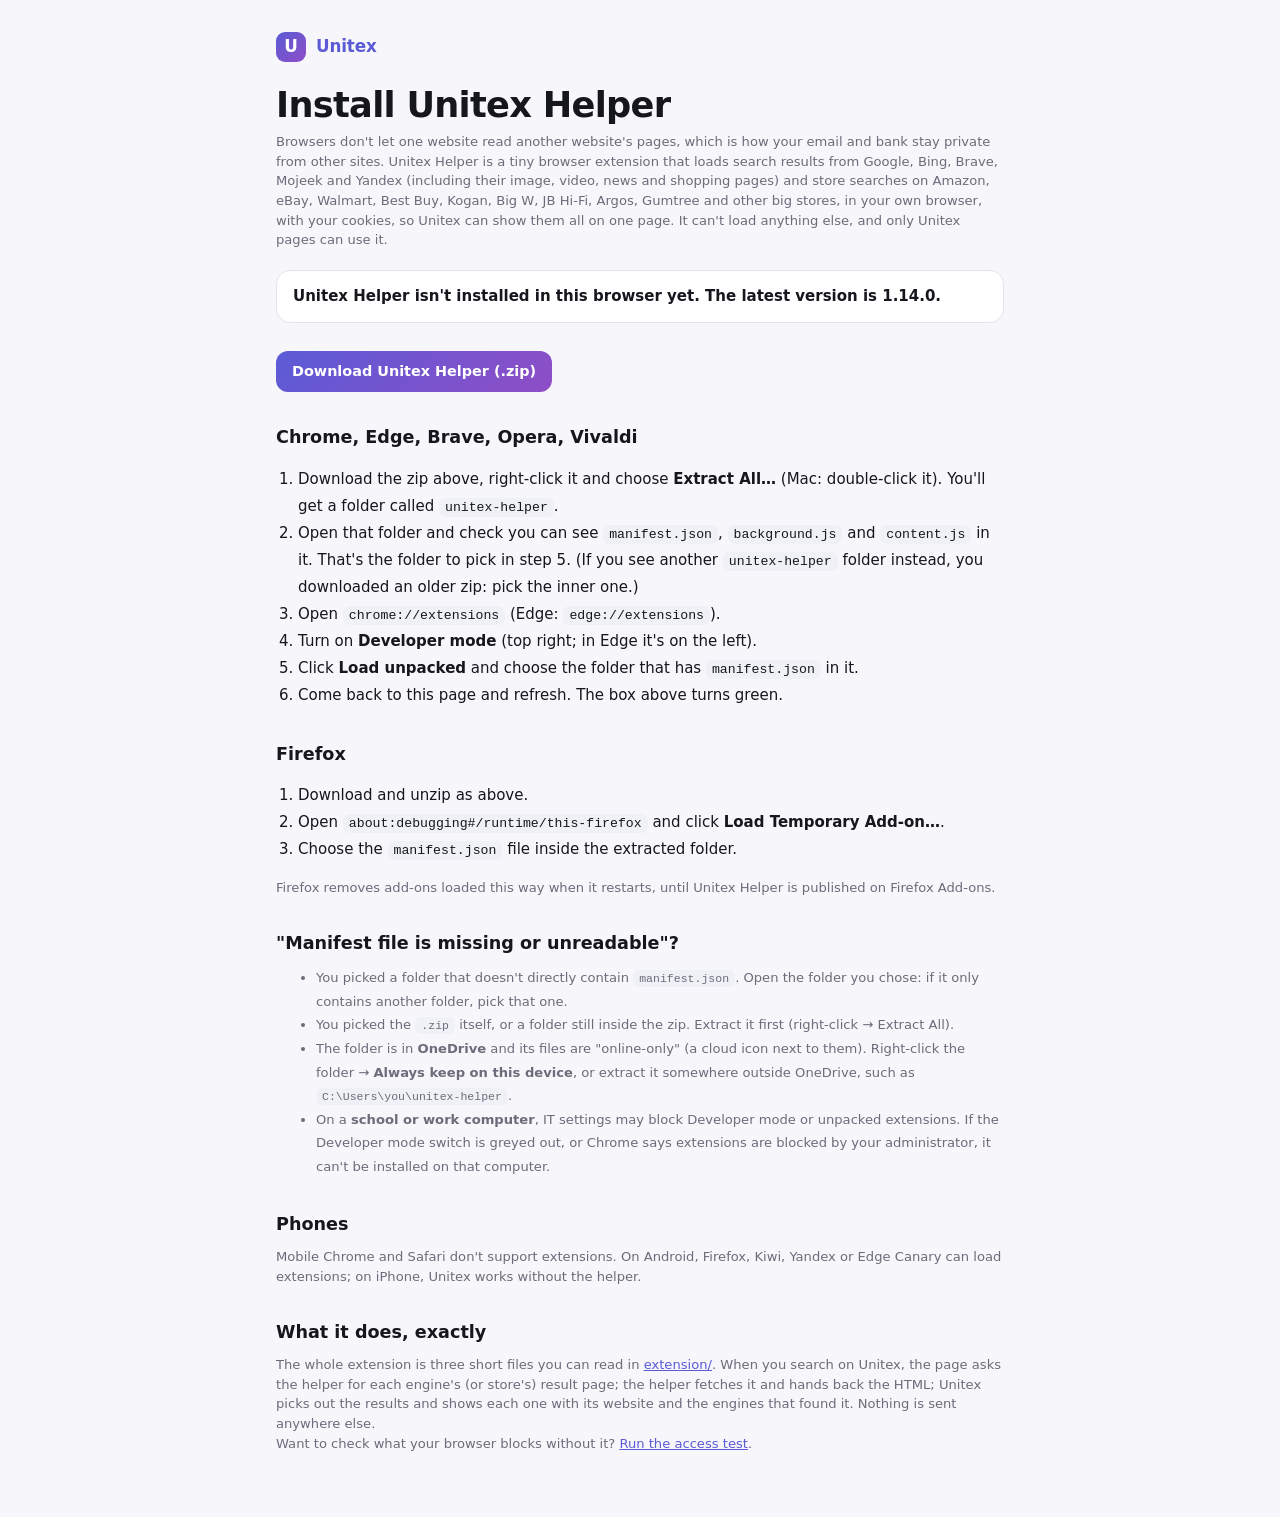
==== commit c39edf8a: "Microsoft Rewards (opt-in in Settings): each search you make also opens on bing.com in a background " ====
--- a/install.html
+++ b/install.html
@@ -7,7 +7,7 @@
 <meta name="description" content="Unitex Helper lets Unitex show results from Google, Bing, Brave, Mojeek and Yandex, and products from Amazon and eBay, loaded in your own browser.">
 <meta name="color-scheme" content="light dark">
 <link rel="icon" href="data:image/svg+xml,%3Csvg xmlns='http://www.w3.org/2000/svg' viewBox='0 0 32 32'%3E%3Crect width='32' height='32' rx='8' fill='%235b5bd6'/%3E%3Cpath d='M10 9v9a6 6 0 0 0 12 0V9' fill='none' stroke='white' stroke-width='3.2' stroke-linecap='round'/%3E%3C/svg%3E">
-<link rel="stylesheet" href="style.css?v=61">
+<link rel="stylesheet" href="style.css?v=62">
 <style>
   .install { max-width: 760px; margin: 0 auto; padding: 32px 16px 64px; }
   .install h1 { font-size: clamp(1.6rem, 4vw, 2.2rem); margin: 0 0 8px; letter-spacing: -0.02em; }
@@ -64,7 +64,7 @@
   <p class="hint">The whole extension is three short files you can read in <a href="https://github.com/CatanCats/Unitex/tree/main/extension">extension/</a>. When you search on Unitex, the page asks the helper for each engine's (or store's) result page; the helper fetches it and hands back the HTML; Unitex picks out the results and shows each one with its website and the engines that found it. Nothing is sent anywhere else.</p>
   <p class="hint">Want to check what your browser blocks without it? <a href="test.html">Run the access test</a>.</p>
 </main>
-<script src="version.js?v=61"></script>
+<script src="version.js?v=62"></script>
 <script>
 const v = helperInstalled();
 const box = document.getElementById("status");
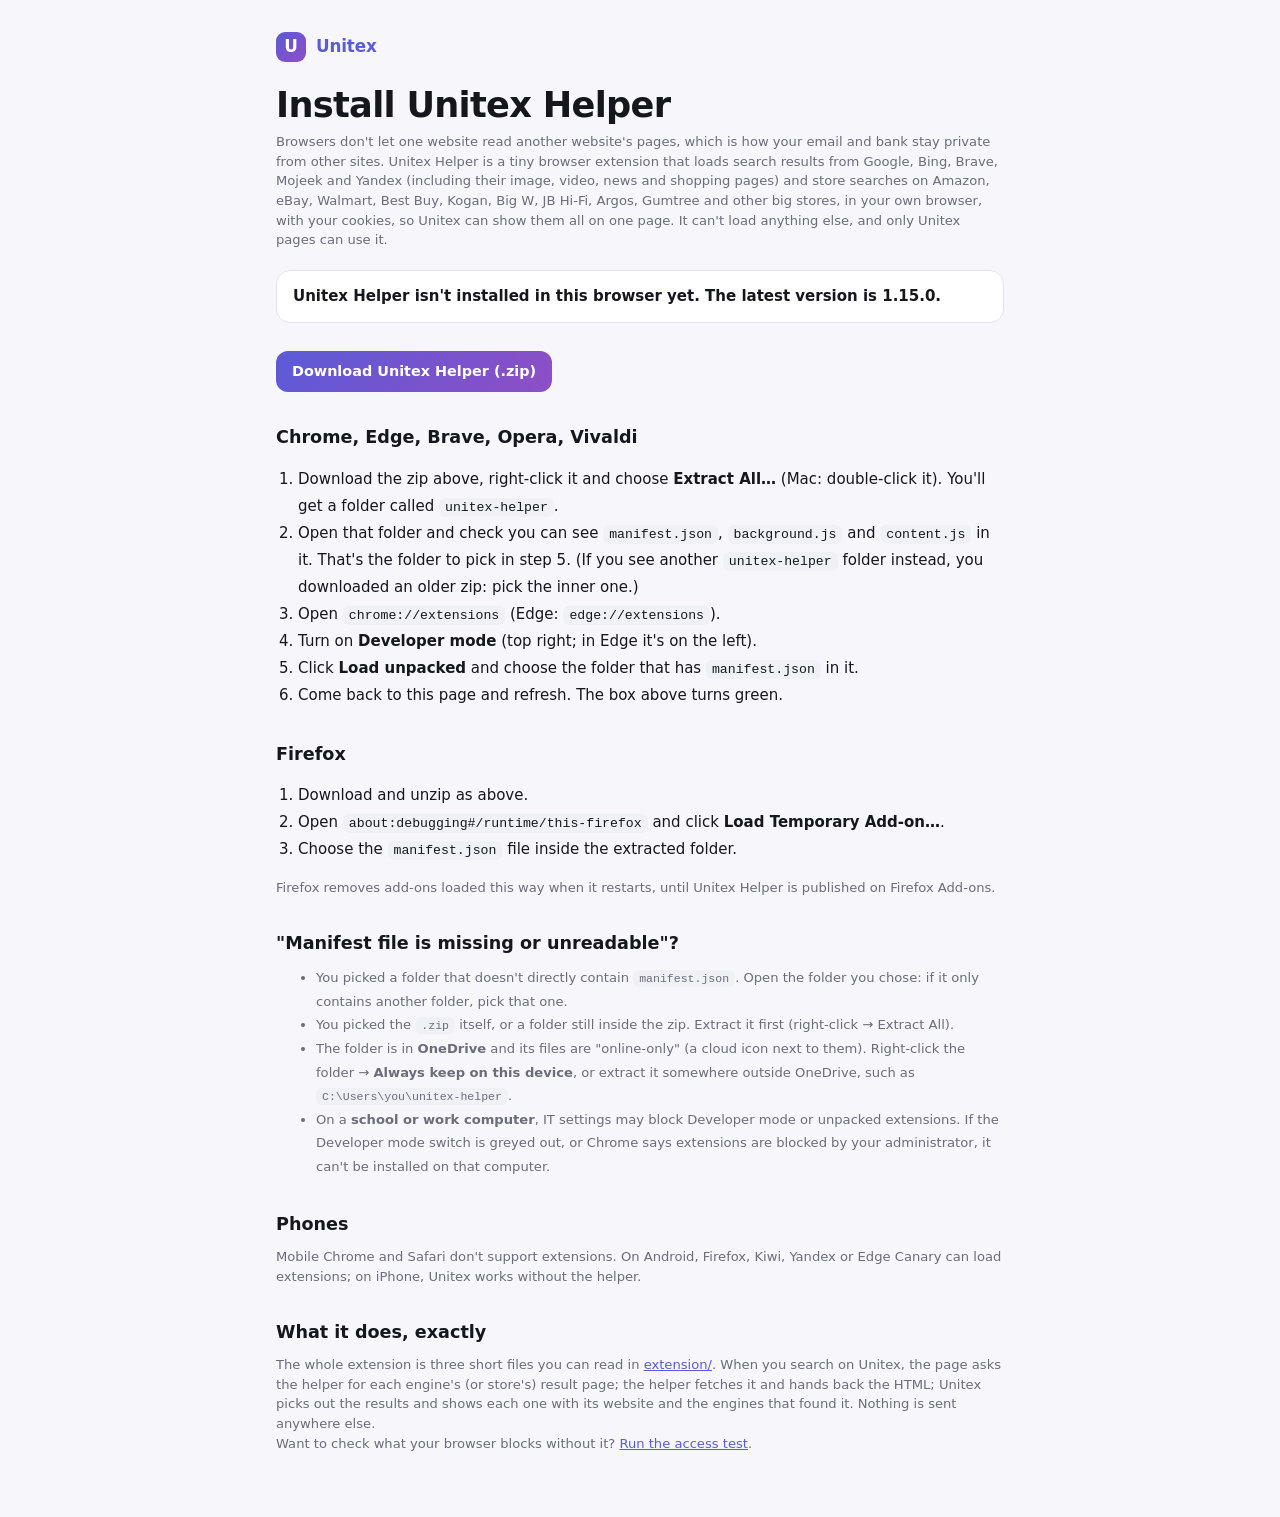
==== commit 58adfeec: "Microsoft Rewards: Bing's page comes to the front for a few seconds (Bing only counts a search it ca" ====
--- a/install.html
+++ b/install.html
@@ -7,7 +7,7 @@
 <meta name="description" content="Unitex Helper lets Unitex show results from Google, Bing, Brave, Mojeek and Yandex, and products from Amazon and eBay, loaded in your own browser.">
 <meta name="color-scheme" content="light dark">
 <link rel="icon" href="data:image/svg+xml,%3Csvg xmlns='http://www.w3.org/2000/svg' viewBox='0 0 32 32'%3E%3Crect width='32' height='32' rx='8' fill='%235b5bd6'/%3E%3Cpath d='M10 9v9a6 6 0 0 0 12 0V9' fill='none' stroke='white' stroke-width='3.2' stroke-linecap='round'/%3E%3C/svg%3E">
-<link rel="stylesheet" href="style.css?v=62">
+<link rel="stylesheet" href="style.css?v=63">
 <style>
   .install { max-width: 760px; margin: 0 auto; padding: 32px 16px 64px; }
   .install h1 { font-size: clamp(1.6rem, 4vw, 2.2rem); margin: 0 0 8px; letter-spacing: -0.02em; }
@@ -64,7 +64,7 @@
   <p class="hint">The whole extension is three short files you can read in <a href="https://github.com/CatanCats/Unitex/tree/main/extension">extension/</a>. When you search on Unitex, the page asks the helper for each engine's (or store's) result page; the helper fetches it and hands back the HTML; Unitex picks out the results and shows each one with its website and the engines that found it. Nothing is sent anywhere else.</p>
   <p class="hint">Want to check what your browser blocks without it? <a href="test.html">Run the access test</a>.</p>
 </main>
-<script src="version.js?v=62"></script>
+<script src="version.js?v=63"></script>
 <script>
 const v = helperInstalled();
 const box = document.getElementById("status");
--- a/style.css
+++ b/style.css
@@ -1637,3 +1637,5 @@
 .sp-save{position:sticky;bottom:4px;display:block;margin:8px 0 0 auto;padding:10px 22px;border:0;border-radius:999px;background:var(--accent);color:var(--accent-fg);font:inherit;font-weight:700;font-size:.9rem;cursor:pointer;box-shadow:0 8px 24px rgba(0,0,0,.28);z-index:2}
 .sp-save[hidden]{display:none}
 .sp-save:hover{filter:brightness(1.08)}
+.rewards-note{position:fixed;left:50%;bottom:20px;transform:translateX(-50%);z-index:60;max-width:min(560px,calc(100vw - 32px));padding:10px 16px;border-radius:12px;background:var(--fg);color:var(--bg);font-size:.88rem;box-shadow:var(--shadow-lg)}
+.rewards-note a{color:inherit;font-weight:700;text-decoration:underline}
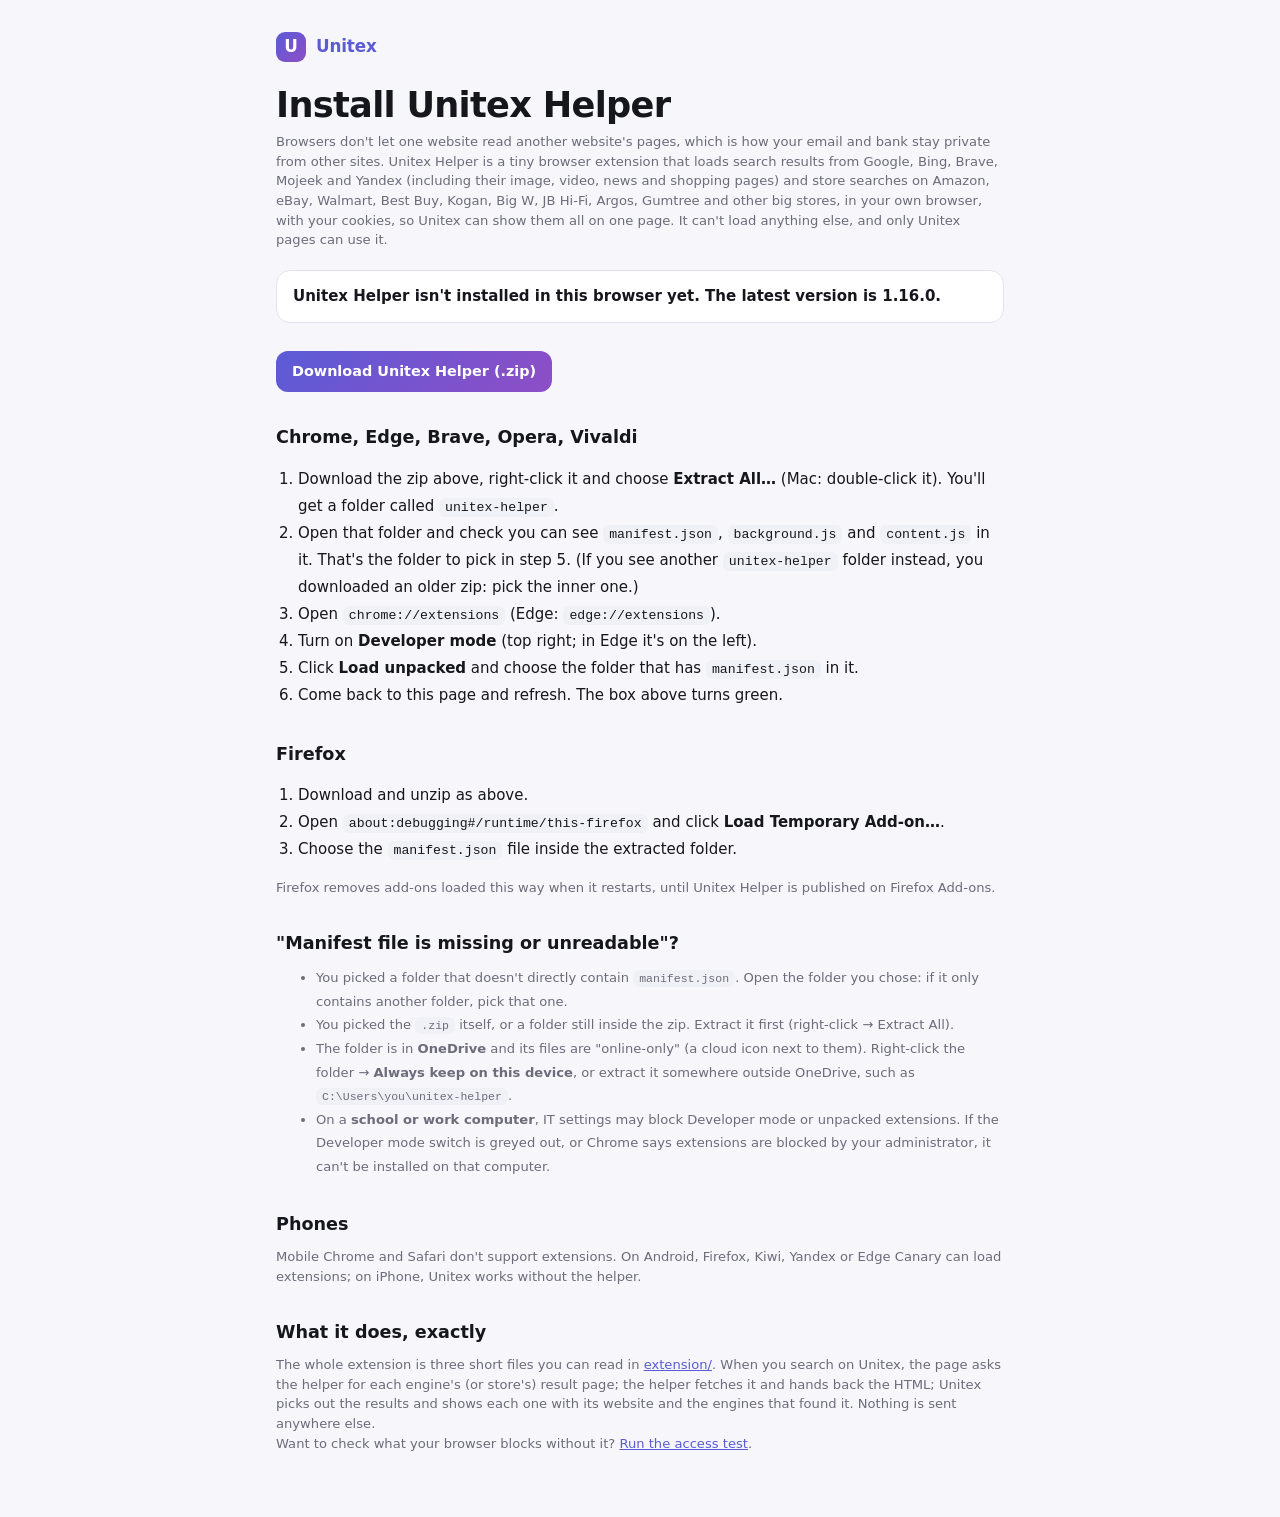
==== commit 35a7f249: "News without the helper: each feed is read directly, through several relays at once, or through rss2" ====
--- a/install.html
+++ b/install.html
@@ -7,7 +7,7 @@
 <meta name="description" content="Unitex Helper lets Unitex show results from Google, Bing, Brave, Mojeek and Yandex, and products from Amazon and eBay, loaded in your own browser.">
 <meta name="color-scheme" content="light dark">
 <link rel="icon" href="data:image/svg+xml,%3Csvg xmlns='http://www.w3.org/2000/svg' viewBox='0 0 32 32'%3E%3Crect width='32' height='32' rx='8' fill='%235b5bd6'/%3E%3Cpath d='M10 9v9a6 6 0 0 0 12 0V9' fill='none' stroke='white' stroke-width='3.2' stroke-linecap='round'/%3E%3C/svg%3E">
-<link rel="stylesheet" href="style.css?v=63">
+<link rel="stylesheet" href="style.css?v=66">
 <style>
   .install { max-width: 760px; margin: 0 auto; padding: 32px 16px 64px; }
   .install h1 { font-size: clamp(1.6rem, 4vw, 2.2rem); margin: 0 0 8px; letter-spacing: -0.02em; }
@@ -64,7 +64,7 @@
   <p class="hint">The whole extension is three short files you can read in <a href="https://github.com/CatanCats/Unitex/tree/main/extension">extension/</a>. When you search on Unitex, the page asks the helper for each engine's (or store's) result page; the helper fetches it and hands back the HTML; Unitex picks out the results and shows each one with its website and the engines that found it. Nothing is sent anywhere else.</p>
   <p class="hint">Want to check what your browser blocks without it? <a href="test.html">Run the access test</a>.</p>
 </main>
-<script src="version.js?v=63"></script>
+<script src="version.js?v=66"></script>
 <script>
 const v = helperInstalled();
 const box = document.getElementById("status");
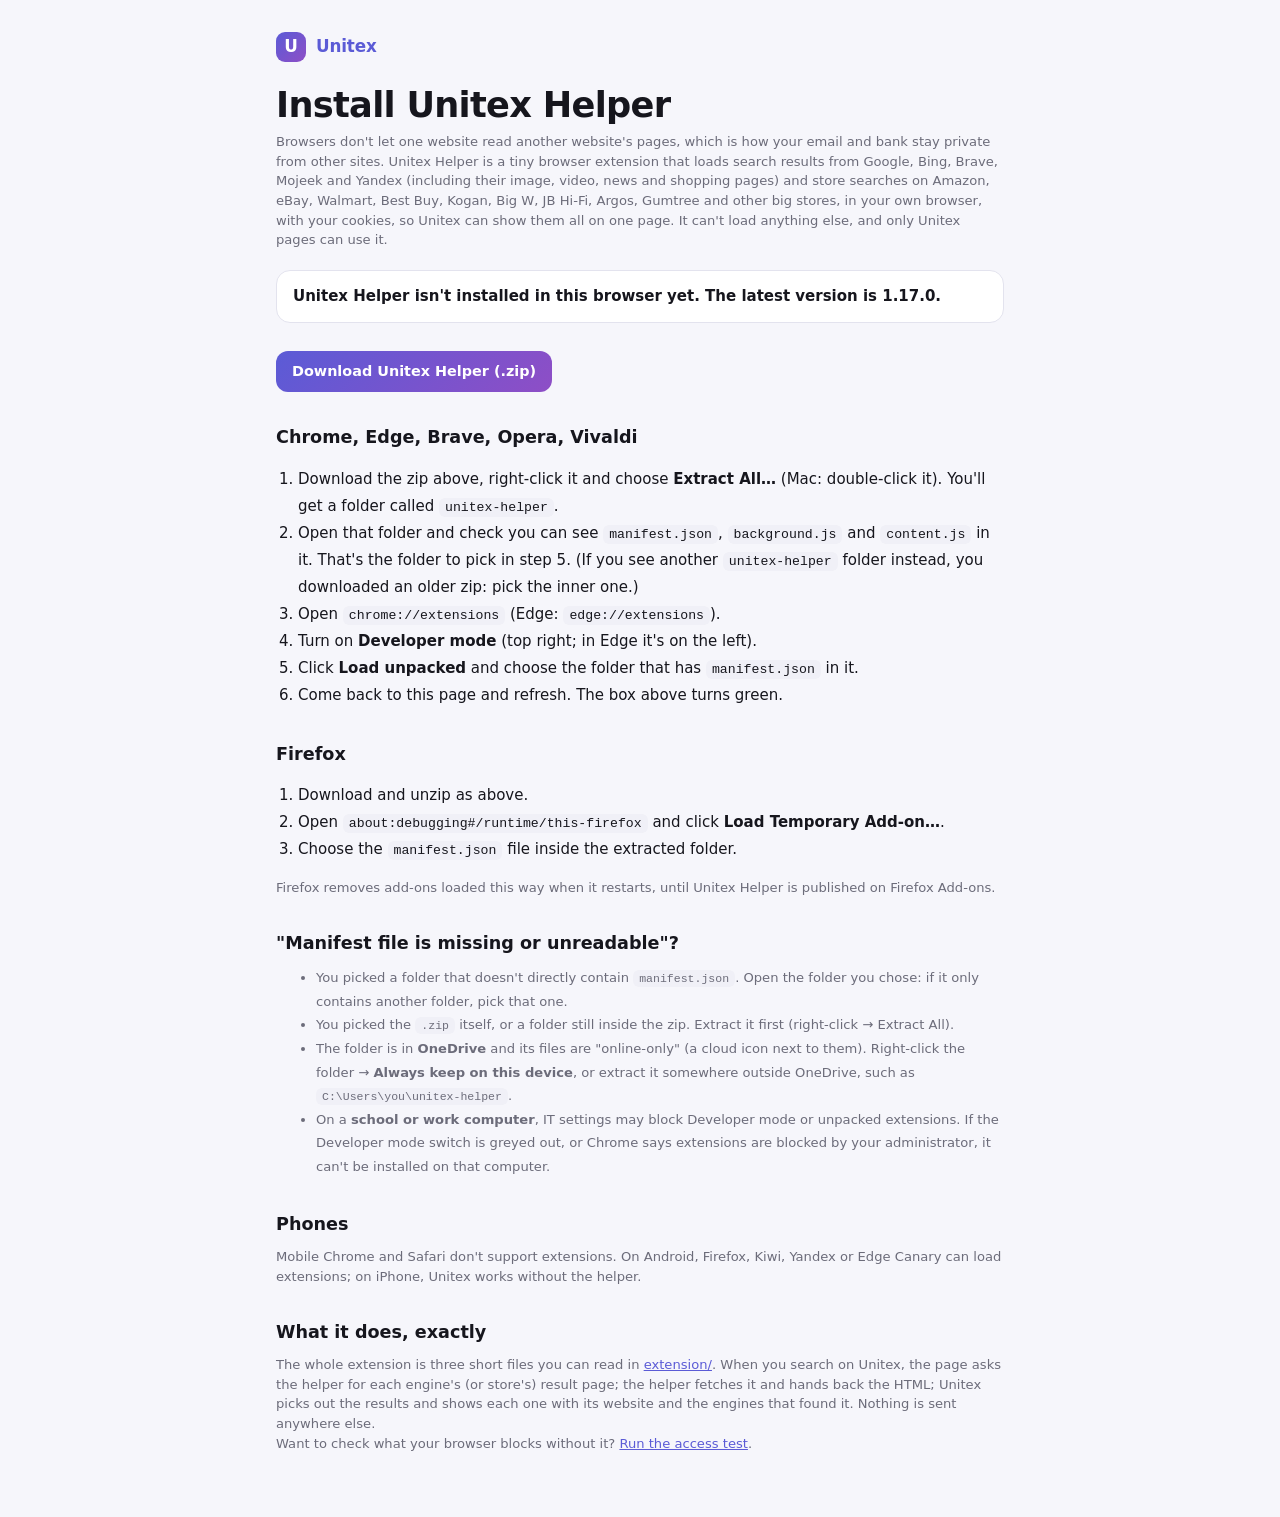
==== commit b27e9b08: "Qwant, Stract, Alexandria, Wiby and Marginalia work without the helper (read directly or through pub" ====
--- a/install.html
+++ b/install.html
@@ -7,7 +7,7 @@
 <meta name="description" content="Unitex Helper lets Unitex show results from Google, Bing, Brave, Mojeek and Yandex, and products from Amazon and eBay, loaded in your own browser.">
 <meta name="color-scheme" content="light dark">
 <link rel="icon" href="data:image/svg+xml,%3Csvg xmlns='http://www.w3.org/2000/svg' viewBox='0 0 32 32'%3E%3Crect width='32' height='32' rx='8' fill='%235b5bd6'/%3E%3Cpath d='M10 9v9a6 6 0 0 0 12 0V9' fill='none' stroke='white' stroke-width='3.2' stroke-linecap='round'/%3E%3C/svg%3E">
-<link rel="stylesheet" href="style.css?v=66">
+<link rel="stylesheet" href="style.css?v=68">
 <style>
   .install { max-width: 760px; margin: 0 auto; padding: 32px 16px 64px; }
   .install h1 { font-size: clamp(1.6rem, 4vw, 2.2rem); margin: 0 0 8px; letter-spacing: -0.02em; }
@@ -64,7 +64,7 @@
   <p class="hint">The whole extension is three short files you can read in <a href="https://github.com/CatanCats/Unitex/tree/main/extension">extension/</a>. When you search on Unitex, the page asks the helper for each engine's (or store's) result page; the helper fetches it and hands back the HTML; Unitex picks out the results and shows each one with its website and the engines that found it. Nothing is sent anywhere else.</p>
   <p class="hint">Want to check what your browser blocks without it? <a href="test.html">Run the access test</a>.</p>
 </main>
-<script src="version.js?v=66"></script>
+<script src="version.js?v=68"></script>
 <script>
 const v = helperInstalled();
 const box = document.getElementById("status");
--- a/style.css
+++ b/style.css
@@ -1639,3 +1639,20 @@
 .sp-save:hover{filter:brightness(1.08)}
 .rewards-note{position:fixed;left:50%;bottom:20px;transform:translateX(-50%);z-index:60;max-width:min(560px,calc(100vw - 32px));padding:10px 16px;border-radius:12px;background:var(--fg);color:var(--bg);font-size:.88rem;box-shadow:var(--shadow-lg)}
 .rewards-note a{color:inherit;font-weight:700;text-decoration:underline}
+
+/* home: big featured area tiles in one row */
+#topics.quick { flex-wrap: nowrap; justify-content: flex-start; gap: 14px; margin: 26px -16px 0; padding: 6px 16px 14px; scroll-snap-type: x proximity; }
+#topics.quick > :first-child { margin-left: auto; }
+#topics.quick > :last-child { margin-right: auto; }
+.area-card { flex: none; display: flex; flex-direction: column; align-items: center; gap: 9px; width: 132px; text-decoration: none; color: var(--fg); scroll-snap-align: start; }
+.area-art { position: relative; display: grid; place-items: center; width: 132px; height: 160px; overflow: hidden; border-radius: 22px;
+  background: radial-gradient(120% 90% at 30% 15%, color-mix(in srgb, var(--area-accent) 55%, var(--area-bg)), var(--area-bg) 70%);
+  box-shadow: 0 10px 24px -10px color-mix(in srgb, var(--area-accent) 70%, #000), inset 0 0 0 1px rgb(255 255 255 / .18);
+  transition: transform .25s cubic-bezier(.2,.8,.2,1), box-shadow .25s; }
+.area-art::before { content: ""; position: absolute; width: 150%; height: 150%; left: -25%; top: -70%; border-radius: 50%; background: rgb(255 255 255 / .16); }
+.area-art::after { content: ""; position: absolute; inset: 0; background: linear-gradient(180deg, transparent 55%, rgb(0 0 0 / .28)); }
+.area-emoji { position: relative; z-index: 1; font-size: 4.2rem; line-height: 1; filter: drop-shadow(0 8px 10px rgb(0 0 0 / .35)); transition: transform .25s cubic-bezier(.2,.8,.2,1); }
+.area-card:hover .area-art { transform: translateY(-4px); box-shadow: 0 16px 30px -10px color-mix(in srgb, var(--area-accent) 80%, #000), inset 0 0 0 1px rgb(255 255 255 / .3); }
+.area-card:hover .area-emoji { transform: scale(1.12) rotate(-4deg); }
+.area-name { font-size: 0.8rem; font-weight: 600; letter-spacing: .01em; color: var(--muted); }
+.area-card:hover .area-name { color: var(--fg); }
